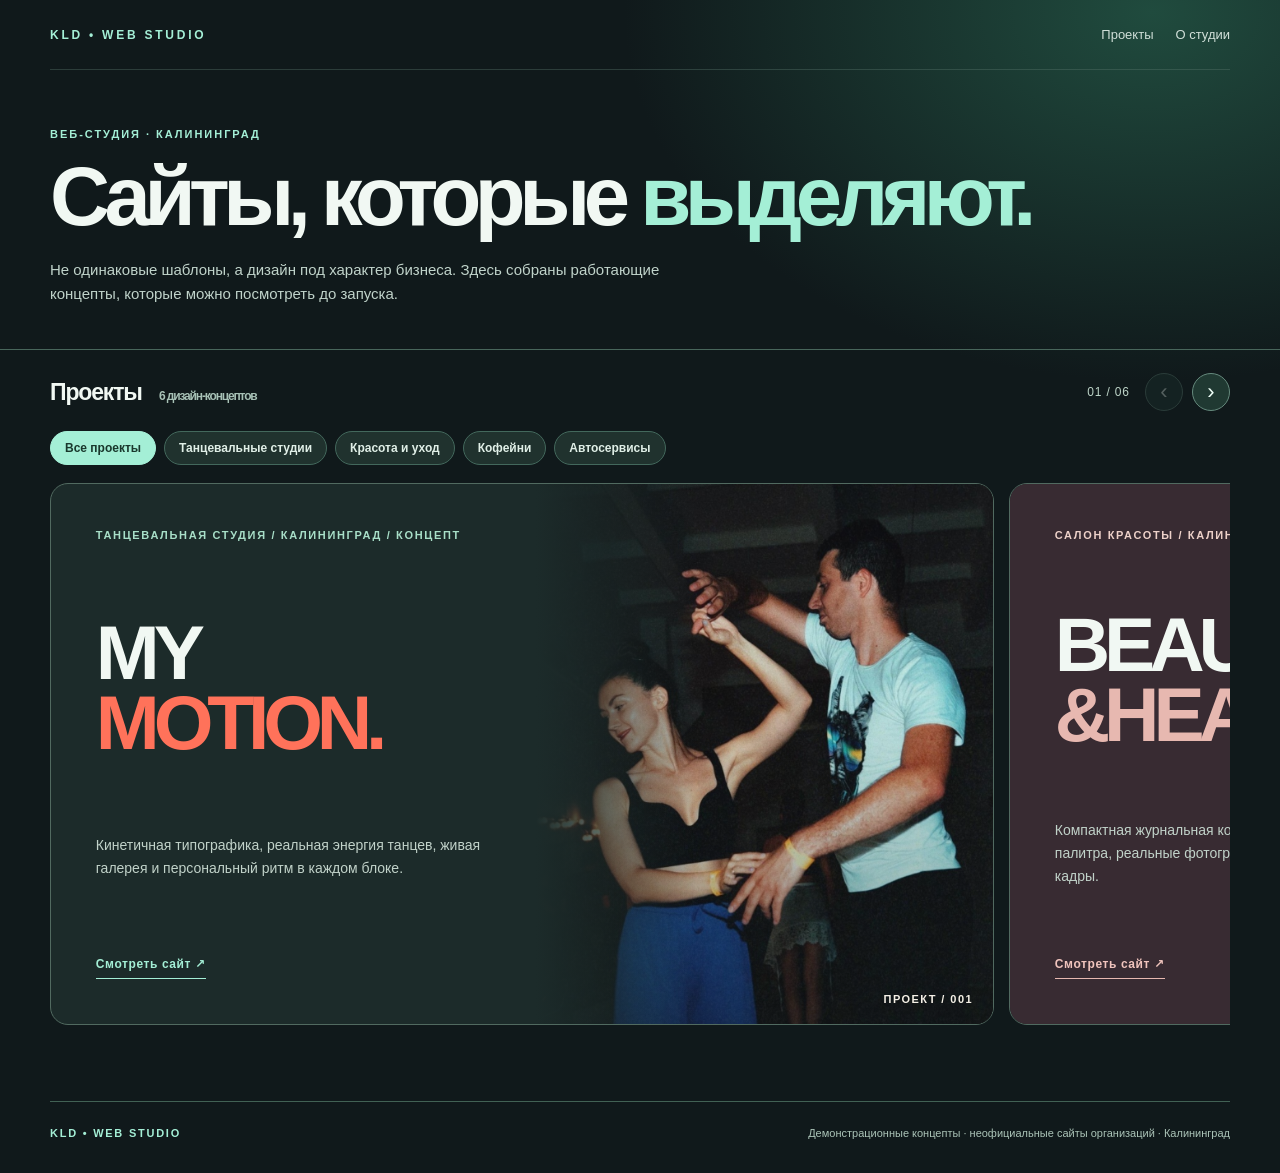
==== index.html @ f80a5304 "Add Beautique as sixth personalized salon design to KLD portfolio" ====
<!doctype html>
<html lang="ru"><head><meta charset="utf-8"><meta name="viewport" content="width=device-width,initial-scale=1"><meta name="robots" content="noindex,nofollow,noarchive"><meta name="theme-color" content="#10191b"><meta name="description" content="KLD Web Studio — индивидуальные дизайн-концепты сайтов для бизнеса Калининграда."><title>KLD Web Studio — портфолио</title>
<style>
:root{color-scheme:dark;--bg:#10191b;--line:#38564f;--mint:#a4efd6;--white:#f1f8f3;--muted:#a8c0b6;font-family:Arial,Helvetica,system-ui,sans-serif}
*{box-sizing:border-box}html{scroll-behavior:smooth}body{margin:0;background:radial-gradient(ellipse 55% 42% at 90% 1%,#204b3e,transparent 75%),var(--bg);color:var(--white);min-width:320px;min-height:100vh}a{color:inherit;text-decoration:none}button{font:inherit;cursor:pointer}a:focus-visible,button:focus-visible{outline:3px solid var(--mint);outline-offset:3px}.wrap{width:min(1180px,calc(100% - 48px));margin-inline:auto}
header{height:70px;display:flex;justify-content:space-between;align-items:center;border-bottom:1px solid #56746a65}.brand{font-size:12px;letter-spacing:.23em;font-weight:900;color:var(--mint)}nav{font-size:13px;display:flex;gap:22px;color:#d0dfd8}nav a:hover{color:var(--mint)}
.hero{padding:58px 0 43px}.eyebrow{font-size:11px;letter-spacing:.18em;text-transform:uppercase;color:var(--mint);font-weight:900}.hero h1{font-size:clamp(3rem,6.5vw,6rem);letter-spacing:-.078em;line-height:1.01;margin:15px 0 19px}.hero h1 em{font-style:normal;color:var(--mint)}.hero p{color:#c0d3ca;max-width:650px;line-height:1.6;margin:0;font-size:15px}
.portfolio{border-top:1px solid #48665b;padding:23px 0 65px}.portfolio-head{display:flex;justify-content:space-between;align-items:center;gap:22px;margin-bottom:20px}.portfolio h2{font-size:23px;letter-spacing:-.05em;margin:0}.meta{display:inline-block;font-size:12px;color:#a7c1b6;margin-left:12px}.controls{display:flex;align-items:center;gap:9px}.counter{font-size:12px;letter-spacing:.07em;color:#bed5c9;min-width:55px;text-align:center}.arrow{height:38px;width:38px;border:1px solid #658a7d;border-radius:50%;background:#203932;color:#effff8;font-size:22px;display:grid;place-items:center}.arrow:disabled{opacity:.3;cursor:default}.arrow:hover:not(:disabled){background:#286247}
.filters{display:flex;gap:8px;overflow-x:auto;margin-bottom:16px;scrollbar-width:none}.filter{background:#20322e;color:#e0efe7;border:1px solid #43685c;border-radius:50px;padding:9px 14px;font-size:12px;white-space:nowrap;font-weight:750}.filter[aria-pressed="true"]{color:#19372c;background:var(--mint);border-color:var(--mint)}
.slider{overflow-x:auto;scroll-snap-type:x mandatory;scrollbar-width:none;padding:2px 0 11px}.slider::-webkit-scrollbar{display:none}.track{display:flex;gap:15px}.project{flex:0 0 80%;scroll-snap-align:start;border:1px solid #516a60;border-radius:18px;overflow:hidden;background:#1c2b2a}.project:only-child{flex-basis:100%}.project.sun .project-copy{background:#29312c;color:#f1f8f3}.project.sun .tag{color:#e9ed64}.project.sun h3{font-family:Arial,Helvetica,system-ui,sans-serif;font-weight:900}.project.sun h3 span{color:#e9ed64}.project.sun p{color:#c1d2c9}.project.sun .view{color:#e9ed64;border-color:#e9ed64}.project.sun .cover::before{background:linear-gradient(90deg,#29312c 0%,transparent 35%),linear-gradient(0deg,#10191955,transparent 60%)}.project.auto .project-copy{background:#202529}.project.auto .tag{color:#ffa08a}.project.auto h3{font-family:Impact,"Arial Narrow",Arial,sans-serif;font-weight:900;letter-spacing:-.045em}.project.auto h3 span{color:#ed6848}.project.auto .view{color:#ff977e;border-color:#ed6848}.project.beauty .project-copy{background:#382b32}.project.beauty .tag{color:#edd1c9}.project.beauty h3{font-family:Arial,Helvetica,system-ui,sans-serif;font-weight:900}.project.beauty h3 span{color:#e7b8b0;font-style:normal}.project.beauty .view{color:#f0c4bd;border-color:#e7b8b0}.project.beauty .cover::before{background:linear-gradient(90deg,#382b32 0%,transparent 35%),linear-gradient(0deg,#10191955,transparent 60%)}.project.mesto .project-copy{background:#272c26;color:#fff9eb}.project.mesto .tag{color:#eec461}.project.mesto h3{font-family:Arial,Helvetica,sans-serif;font-weight:900;letter-spacing:-.095em;white-space:nowrap}.project.mesto h3 span{color:#edbc4b}.project.mesto p{color:#d1d6c9}.project.mesto .view{color:#edbc4b;border-color:#edbc4b}.project.mesto .cover::before{background:linear-gradient(90deg,#272c26 0%,transparent 37%),linear-gradient(0deg,#10191955,transparent 60%)}.project.beautique .project-copy{background:#303538;color:#f4eedc}.project.beautique .tag{color:#ddc77a}.project.beautique h3{font-family:Georgia,"Times New Roman",serif;font-weight:400;letter-spacing:-.065em}.project.beautique h3 .title-fit{font-size:.54em;color:#e9d28e;letter-spacing:-.07em;white-space:nowrap}.project.beautique p{color:#d6d6cd}.project.beautique .view{color:#e4d08b;border-color:#ddc77a}.project.beautique .cover::before{background:linear-gradient(90deg,#303538 0%,transparent 36%),linear-gradient(0deg,#10191955,transparent 60%)}.project[hidden]{display:none}.project a{display:grid;grid-template-columns:1.03fr .97fr;height:540px;min-height:0}.project-copy{display:flex;flex-direction:column;align-items:flex-start;justify-content:space-between;padding:clamp(25px,3.5vw,48px);gap:22px;min-width:0;min-height:0}.project-copy .tag{font-size:11px;letter-spacing:.15em;text-transform:uppercase;color:#a8dfc8;font-weight:900}.project h3{font-size:clamp(3.1rem,6vw,6rem);letter-spacing:-.08em;line-height:.91;margin:0}.project h3 span{color:#ff725a}.project h3 .title-fit{font-size:.55em;letter-spacing:-.065em;white-space:nowrap;display:inline-block}.project p{color:#c1d2c9;line-height:1.65;font-size:14px;max-width:410px;margin:0}.view{font-size:12px;letter-spacing:.05em;font-weight:800;border-bottom:1px solid var(--mint);padding-bottom:7px;color:var(--mint)}.cover{position:relative;min-height:0;height:100%;min-width:0;background:#272523;overflow:hidden}.cover img{height:100%;width:100%;object-fit:cover;object-position:50% 35%;transition:transform .4s}.project:hover .cover img{transform:scale(1.045)}.cover::before{content:"";position:absolute;inset:0;background:linear-gradient(90deg,#1c2b2a 0%,transparent 35%),linear-gradient(0deg,#10191955,transparent 60%);z-index:1}.cover .number{position:absolute;right:20px;bottom:19px;font-weight:900;letter-spacing:.13em;font-size:11px;z-index:2;color:#f5f0e6}
footer{border-top:1px solid #416154;color:#abc4b8;font-size:11px;line-height:1.6;display:flex;justify-content:space-between;gap:15px;padding:23px 0 30px}footer b{color:var(--mint);letter-spacing:.16em;font-weight:900}
@media(max-width:760px){.hero{padding:46px 0 33px}.project a{grid-template-columns:1fr;grid-template-rows:300px minmax(0,1fr);height:710px}.project-copy{min-height:0}.cover{min-height:0;height:100%;grid-row:1}.cover::before{background:linear-gradient(0deg,#1c2b2a44,transparent 50%)}.project{flex-basis:90%}.project:only-child{flex-basis:100%}}
@media(max-width:470px){.wrap{width:calc(100% - 34px)}header{height:61px}.brand{font-size:10px;letter-spacing:.15em}.hero h1{font-size:clamp(2.9rem,12.8vw,4rem)}.hero p{font-size:13px}.portfolio-head h2{font-size:20px}.meta{display:block;margin:4px 0 0}.controls{gap:5px}.arrow{height:34px;width:34px}.counter{min-width:42px}.project a{grid-template-rows:250px minmax(0,1fr);height:670px}.cover{height:100%;min-height:0}.project-copy{padding:25px;min-height:0}.project h3{font-size:clamp(2.45rem,10vw,3.5rem)}.project h3 .title-fit{font-size:.42em}footer{flex-direction:column}}
@media(prefers-reduced-motion:reduce){html{scroll-behavior:auto}.cover img{transition:none}}
</style></head>
<body><header class="wrap"><a class="brand" href="./">KLD • WEB STUDIO</a><nav><a href="#projects">Проекты</a><a href="#contact">О студии</a></nav></header>
<main><section class="hero wrap"><div class="eyebrow">Веб-студия · Калининград</div><h1>Сайты, которые <em>выделяют.</em></h1><p>Не одинаковые шаблоны, а дизайн под характер бизнеса. Здесь собраны работающие концепты, которые можно посмотреть до запуска.</p></section>
<section class="portfolio" id="projects"><div class="wrap"><div class="portfolio-head"><div><h2>Проекты <span class="meta" id="projectTotal">6 дизайн-концептов</span></h2></div><div class="controls"><span class="counter" id="counter" aria-live="polite">01 / 06</span><button class="arrow" id="prev" type="button" aria-label="Предыдущий проект" disabled>‹</button><button class="arrow" id="next" type="button" aria-label="Следующий проект" disabled>›</button></div></div>
<div class="filters" role="group" aria-label="Категории"><button class="filter" data-filter="all" type="button" aria-pressed="true">Все проекты</button><button class="filter" data-filter="dance" type="button" aria-pressed="false">Танцевальные студии</button><button class="filter" data-filter="beauty" type="button" aria-pressed="false">Красота и уход</button><button class="filter" data-filter="coffee" type="button" aria-pressed="false">Кофейни</button><button class="filter" data-filter="auto" type="button" aria-pressed="false">Автосервисы</button></div>
<div class="slider" id="slider" role="region" aria-roledescription="карусель" aria-label="Сайты-проекты" tabindex="0"><div class="track">
<article class="project" data-category="dance"><a href="demos/my-motion-4b61e8/?v=20260922-natural-copy" aria-label="Открыть концепт сайта MY MOTION"><div class="project-copy"><div class="tag">Танцевальная студия / Калининград / Концепт</div><div><h3>MY<br><span>MOTION.</span></h3></div><p>Кинетичная типографика, реальная энергия танцев, живая галерея и персональный ритм в каждом блоке.</p><div class="view">Смотреть сайт ↗</div></div><div class="cover"><img src="demos/my-motion-4b61e8/assets/dance-223817.png" alt="Танцевальная пара на сцене — My Motion" loading="eager"><span class="number">ПРОЕКТ / 001</span></div></a></article>
<article class="project beauty" data-category="beauty"><a href="demos/beauty-health-6c2e91/?v=20260923-editorial-redesign" aria-label="Открыть дизайн-концепт Beauty&Health"><div class="project-copy"><div class="tag">Салон красоты / Калининград / Концепт</div><div><h3>BEAUTY<br><span>&HEALTH.</span></h3></div><p>Компактная журнальная композиция, спокойная beauty-палитра, реальные фотографии и атмосферные рекламные кадры.</p><div class="view">Смотреть сайт ↗</div></div><div class="cover"><img src="demos/beauty-health-6c2e91/assets/bh-233504.png" alt="Мастер Beauty&Health в светлом кабинете" loading="lazy"><span class="number">ПРОЕКТ / 002</span></div></a></article>
<article class="project auto" data-category="auto"><a href="demos/kuzov-kaliningrad-78721853/?v=20260922-first-concept" aria-label="Открыть дизайн-концепт Кузов Калининград"><div class="project-copy"><div class="tag">Кузовной автосервис / Калининград / Концепт</div><div><h3>КУЗОВ<br><span class="title-fit">КАЛИНИНГРАД.</span></h3></div><p>Графитовая индустриальная эстетика, кузовные детали крупным планом, фотогалерея и быстрый звонок в сервис.</p><div class="view">Смотреть сайт ↗</div></div><div class="cover"><img src="demos/kuzov-kaliningrad-78721853/assets/work-01.png" alt="Фото кузовных работ, Кузов Калининград" loading="lazy"><span class="number">ПРОЕКТ / 003</span></div></a></article>
<article class="project sun" data-category="auto"><a href="demos/sun-service-24576109/?v=20260923-compact" aria-label="Открыть сайт Sun Service"><div class="project-copy"><div class="tag">Автосервис / Калининград / Концепт</div><div><h3>SUN<br><span>SERVICE.</span></h3></div><p>Жёлтая айдентика по вывеске, шесть направлений с реальными и рекламными кадрами, мастерская и быстрый звонок.</p><div class="view">Смотреть сайт ↗</div></div><div class="cover"><img src="demos/sun-service-24576109/assets/photo-01.png" alt="Sun Service — фотография автосервиса" loading="lazy"><span class="number">ПРОЕКТ / 004</span></div></a></article>
<article class="project mesto" data-category="coffee"><a href="demos/mesto-66949634/?v=20260923-first" aria-label="Открыть дизайн-концепт кофейни Место"><div class="project-copy"><div class="tag">Кофейня / Калининград / Концепт</div><div><h3>МЕСТО<span>.</span></h3></div><p>Городской ритм, жёлтые акценты, реальные фото кофейни и выразительные кофейные кадры.</p><div class="view">Смотреть сайт ↗</div></div><div class="cover"><img src="demos/mesto-66949634/assets/%D0%A1%D0%BD%D0%B8%D0%BC%D0%BE%D0%BA%20%D1%8D%D0%BA%D1%80%D0%B0%D0%BD%D0%B0%202026-09-23%20130933.png" alt="Реальные столики в кофейне Место" loading="lazy"><span class="number">ПРОЕКТ / 005</span></div></a></article>
<article class="project beautique" data-category="beauty"><a href="demos/salon-leonova-31447797/?v=20260923-first" aria-label="Открыть дизайн-концепт салона Beautique"><div class="project-copy"><div class="tag">Салон красоты / Калининград / Концепт</div><div><h3><span class="title-fit">BEAUTIQUE.</span></h3></div><p>Графит и золото фирменного логотипа, живые окрашивания и выразительная галерея оттенков.</p><div class="view">Смотреть сайт ↗</div></div><div class="cover"><img src="demos/salon-leonova-31447797/assets/hair-15-dark-precise-bob.png" alt="Тёмный боб — образ из фотогалереи Beautique" loading="lazy"><span class="number">ПРОЕКТ / 006</span></div></a></article>
</div></div></div></section></main>
<footer class="wrap" id="contact"><b>KLD • WEB STUDIO</b><span>Демонстрационные концепты · неофициальные сайты организаций · Калининград</span></footer>
<script>
(()=>{const root=document.getElementById("slider"),buttons=[...document.querySelectorAll("[data-filter]")],cards=[...document.querySelectorAll(".project")],prev=document.getElementById("prev"),next=document.getElementById("next"),counter=document.getElementById("counter"),total=document.getElementById("projectTotal");const visible=()=>cards.filter(x=>!x.hidden);function refresh(){const a=visible(),max=Math.max(0,root.scrollWidth-root.clientWidth),left=root.scrollLeft;const at=a.length?a.reduce((best,x,i)=>Math.abs(x.offsetLeft-a[0].offsetLeft-left)<Math.abs(a[best].offsetLeft-a[0].offsetLeft-left)?i:best,0):0;counter.textContent=String(at+1).padStart(2,"0")+" / "+String(a.length).padStart(2,"0");total.textContent=a.length+" "+(a.length%10===1&&a.length%100!==11?"дизайн-концепт":a.length%10>=2&&a.length%10<=4&&(a.length%100<12||a.length%100>14)?"дизайн-концепта":"дизайн-концептов");prev.disabled=max<2||left<2;next.disabled=max<2||left>=max-2;}function step(dir){const a=visible();if(!a.length)return;const max=Math.max(0,root.scrollWidth-root.clientWidth),positions=a.map(x=>x.offsetLeft-a[0].offsetLeft),cur=root.scrollLeft;let x=dir>0?positions.find(p=>p>cur+3):[...positions].reverse().find(p=>p<cur-3);root.scrollTo({left:Math.max(0,Math.min(max,x===undefined?(dir>0?max:0):x)),behavior:window.matchMedia("(prefers-reduced-motion: reduce)").matches?"instant":"smooth"});}prev.onclick=()=>step(-1);next.onclick=()=>step(1);buttons.forEach(b=>b.onclick=()=>{buttons.forEach(x=>x.setAttribute("aria-pressed",String(x===b)));cards.forEach(x=>x.hidden=b.dataset.filter!=="all"&&x.dataset.category!==b.dataset.filter);root.scrollTo({left:0,behavior:"instant"});requestAnimationFrame(refresh);});root.addEventListener("scroll",()=>requestAnimationFrame(refresh),{passive:true});window.addEventListener("resize",refresh);refresh();})();
</script></body></html>
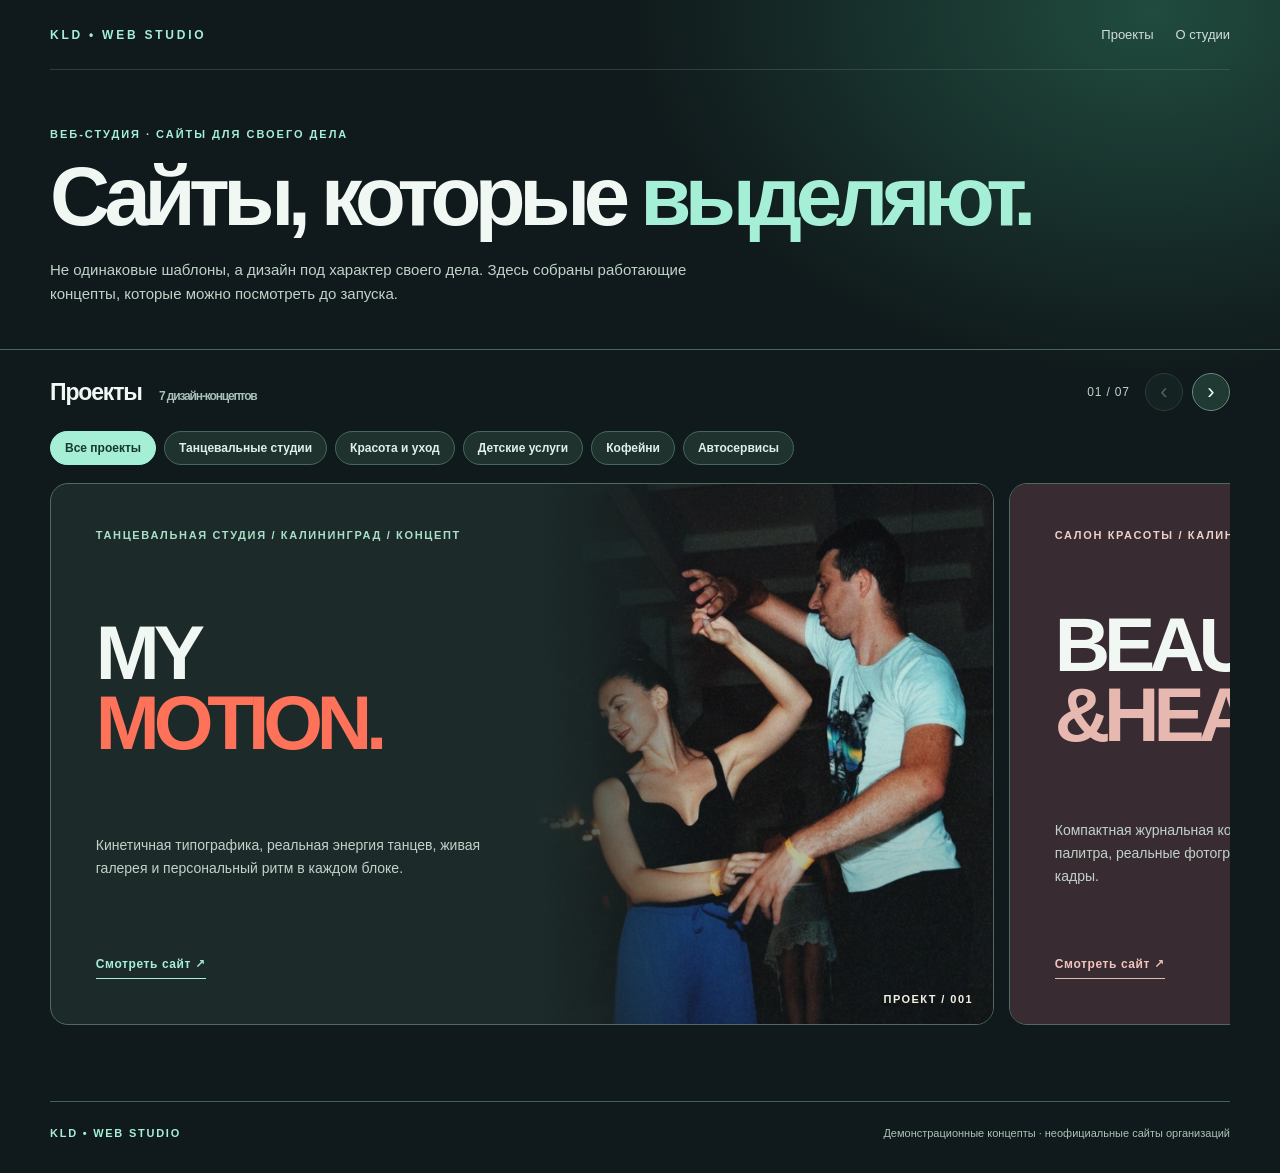
==== commit 48bdeaf9: "Add Umka children's salon concept to portfolio" ====
--- a/index.html
+++ b/index.html
@@ -1,5 +1,5 @@
 <!doctype html>
-<html lang="ru"><head><meta charset="utf-8"><meta name="viewport" content="width=device-width,initial-scale=1"><meta name="robots" content="noindex,nofollow,noarchive"><meta name="theme-color" content="#10191b"><meta name="description" content="KLD Web Studio — индивидуальные дизайн-концепты сайтов для бизнеса Калининграда."><title>KLD Web Studio — портфолио</title>
+<html lang="ru"><head><meta charset="utf-8"><meta name="viewport" content="width=device-width,initial-scale=1"><meta name="robots" content="noindex,nofollow,noarchive"><meta name="theme-color" content="#10191b"><meta name="description" content="KLD Web Studio — индивидуальные дизайн-концепты сайтов для своего дела."><title>KLD Web Studio — портфолио</title>
 <style>
 :root{color-scheme:dark;--bg:#10191b;--line:#38564f;--mint:#a4efd6;--white:#f1f8f3;--muted:#a8c0b6;font-family:Arial,Helvetica,system-ui,sans-serif}
 *{box-sizing:border-box}html{scroll-behavior:smooth}body{margin:0;background:radial-gradient(ellipse 55% 42% at 90% 1%,#204b3e,transparent 75%),var(--bg);color:var(--white);min-width:320px;min-height:100vh}a{color:inherit;text-decoration:none}button{font:inherit;cursor:pointer}a:focus-visible,button:focus-visible{outline:3px solid var(--mint);outline-offset:3px}.wrap{width:min(1180px,calc(100% - 48px));margin-inline:auto}
@@ -7,25 +7,25 @@
 .hero{padding:58px 0 43px}.eyebrow{font-size:11px;letter-spacing:.18em;text-transform:uppercase;color:var(--mint);font-weight:900}.hero h1{font-size:clamp(3rem,6.5vw,6rem);letter-spacing:-.078em;line-height:1.01;margin:15px 0 19px}.hero h1 em{font-style:normal;color:var(--mint)}.hero p{color:#c0d3ca;max-width:650px;line-height:1.6;margin:0;font-size:15px}
 .portfolio{border-top:1px solid #48665b;padding:23px 0 65px}.portfolio-head{display:flex;justify-content:space-between;align-items:center;gap:22px;margin-bottom:20px}.portfolio h2{font-size:23px;letter-spacing:-.05em;margin:0}.meta{display:inline-block;font-size:12px;color:#a7c1b6;margin-left:12px}.controls{display:flex;align-items:center;gap:9px}.counter{font-size:12px;letter-spacing:.07em;color:#bed5c9;min-width:55px;text-align:center}.arrow{height:38px;width:38px;border:1px solid #658a7d;border-radius:50%;background:#203932;color:#effff8;font-size:22px;display:grid;place-items:center}.arrow:disabled{opacity:.3;cursor:default}.arrow:hover:not(:disabled){background:#286247}
 .filters{display:flex;gap:8px;overflow-x:auto;margin-bottom:16px;scrollbar-width:none}.filter{background:#20322e;color:#e0efe7;border:1px solid #43685c;border-radius:50px;padding:9px 14px;font-size:12px;white-space:nowrap;font-weight:750}.filter[aria-pressed="true"]{color:#19372c;background:var(--mint);border-color:var(--mint)}
-.slider{overflow-x:auto;scroll-snap-type:x mandatory;scrollbar-width:none;padding:2px 0 11px}.slider::-webkit-scrollbar{display:none}.track{display:flex;gap:15px}.project{flex:0 0 80%;scroll-snap-align:start;border:1px solid #516a60;border-radius:18px;overflow:hidden;background:#1c2b2a}.project:only-child{flex-basis:100%}.project.sun .project-copy{background:#29312c;color:#f1f8f3}.project.sun .tag{color:#e9ed64}.project.sun h3{font-family:Arial,Helvetica,system-ui,sans-serif;font-weight:900}.project.sun h3 span{color:#e9ed64}.project.sun p{color:#c1d2c9}.project.sun .view{color:#e9ed64;border-color:#e9ed64}.project.sun .cover::before{background:linear-gradient(90deg,#29312c 0%,transparent 35%),linear-gradient(0deg,#10191955,transparent 60%)}.project.auto .project-copy{background:#202529}.project.auto .tag{color:#ffa08a}.project.auto h3{font-family:Impact,"Arial Narrow",Arial,sans-serif;font-weight:900;letter-spacing:-.045em}.project.auto h3 span{color:#ed6848}.project.auto .view{color:#ff977e;border-color:#ed6848}.project.beauty .project-copy{background:#382b32}.project.beauty .tag{color:#edd1c9}.project.beauty h3{font-family:Arial,Helvetica,system-ui,sans-serif;font-weight:900}.project.beauty h3 span{color:#e7b8b0;font-style:normal}.project.beauty .view{color:#f0c4bd;border-color:#e7b8b0}.project.beauty .cover::before{background:linear-gradient(90deg,#382b32 0%,transparent 35%),linear-gradient(0deg,#10191955,transparent 60%)}.project.mesto .project-copy{background:#272c26;color:#fff9eb}.project.mesto .tag{color:#eec461}.project.mesto h3{font-family:Arial,Helvetica,sans-serif;font-weight:900;letter-spacing:-.095em;white-space:nowrap}.project.mesto h3 span{color:#edbc4b}.project.mesto p{color:#d1d6c9}.project.mesto .view{color:#edbc4b;border-color:#edbc4b}.project.mesto .cover::before{background:linear-gradient(90deg,#272c26 0%,transparent 37%),linear-gradient(0deg,#10191955,transparent 60%)}.project.beautique .project-copy{background:#303538;color:#f4eedc}.project.beautique .tag{color:#ddc77a}.project.beautique h3{font-family:Georgia,"Times New Roman",serif;font-weight:400;letter-spacing:-.065em}.project.beautique h3 .title-fit{font-size:.54em;color:#e9d28e;letter-spacing:-.07em;white-space:nowrap}.project.beautique p{color:#d6d6cd}.project.beautique .view{color:#e4d08b;border-color:#ddc77a}.project.beautique .cover::before{background:linear-gradient(90deg,#303538 0%,transparent 36%),linear-gradient(0deg,#10191955,transparent 60%)}.project[hidden]{display:none}.project a{display:grid;grid-template-columns:1.03fr .97fr;height:540px;min-height:0}.project-copy{display:flex;flex-direction:column;align-items:flex-start;justify-content:space-between;padding:clamp(25px,3.5vw,48px);gap:22px;min-width:0;min-height:0}.project-copy .tag{font-size:11px;letter-spacing:.15em;text-transform:uppercase;color:#a8dfc8;font-weight:900}.project h3{font-size:clamp(3.1rem,6vw,6rem);letter-spacing:-.08em;line-height:.91;margin:0}.project h3 span{color:#ff725a}.project h3 .title-fit{font-size:.55em;letter-spacing:-.065em;white-space:nowrap;display:inline-block}.project p{color:#c1d2c9;line-height:1.65;font-size:14px;max-width:410px;margin:0}.view{font-size:12px;letter-spacing:.05em;font-weight:800;border-bottom:1px solid var(--mint);padding-bottom:7px;color:var(--mint)}.cover{position:relative;min-height:0;height:100%;min-width:0;background:#272523;overflow:hidden}.cover img{height:100%;width:100%;object-fit:cover;object-position:50% 35%;transition:transform .4s}.project:hover .cover img{transform:scale(1.045)}.cover::before{content:"";position:absolute;inset:0;background:linear-gradient(90deg,#1c2b2a 0%,transparent 35%),linear-gradient(0deg,#10191955,transparent 60%);z-index:1}.cover .number{position:absolute;right:20px;bottom:19px;font-weight:900;letter-spacing:.13em;font-size:11px;z-index:2;color:#f5f0e6}
+.slider{overflow-x:auto;scroll-snap-type:x mandatory;scrollbar-width:none;padding:2px 0 11px}.slider::-webkit-scrollbar{display:none}.track{display:flex;gap:15px}.project{flex:0 0 80%;scroll-snap-align:start;border:1px solid #516a60;border-radius:18px;overflow:hidden;background:#1c2b2a}.project:only-child{flex-basis:100%}.project.sun .project-copy{background:#29312c;color:#f1f8f3}.project.sun .tag{color:#e9ed64}.project.sun h3{font-family:Arial,Helvetica,system-ui,sans-serif;font-weight:900}.project.sun h3 span{color:#e9ed64}.project.sun p{color:#c1d2c9}.project.sun .view{color:#e9ed64;border-color:#e9ed64}.project.sun .cover::before{background:linear-gradient(90deg,#29312c 0%,transparent 35%),linear-gradient(0deg,#10191955,transparent 60%)}.project.auto .project-copy{background:#202529}.project.auto .tag{color:#ffa08a}.project.auto h3{font-family:Impact,"Arial Narrow",Arial,sans-serif;font-weight:900;letter-spacing:-.045em}.project.auto h3 span{color:#ed6848}.project.auto .view{color:#ff977e;border-color:#ed6848}.project.beauty .project-copy{background:#382b32}.project.beauty .tag{color:#edd1c9}.project.beauty h3{font-family:Arial,Helvetica,system-ui,sans-serif;font-weight:900}.project.beauty h3 span{color:#e7b8b0;font-style:normal}.project.beauty .view{color:#f0c4bd;border-color:#e7b8b0}.project.beauty .cover::before{background:linear-gradient(90deg,#382b32 0%,transparent 35%),linear-gradient(0deg,#10191955,transparent 60%)}.project.mesto .project-copy{background:#272c26;color:#fff9eb}.project.mesto .tag{color:#eec461}.project.mesto h3{font-family:Arial,Helvetica,sans-serif;font-weight:900;letter-spacing:-.095em;white-space:nowrap}.project.mesto h3 span{color:#edbc4b}.project.mesto p{color:#d1d6c9}.project.mesto .view{color:#edbc4b;border-color:#edbc4b}.project.mesto .cover::before{background:linear-gradient(90deg,#272c26 0%,transparent 37%),linear-gradient(0deg,#10191955,transparent 60%)}.project.beautique .project-copy{background:#303538;color:#f4eedc}.project.beautique .tag{color:#ddc77a}.project.beautique h3{font-family:Georgia,"Times New Roman",serif;font-weight:400;letter-spacing:-.065em}.project.beautique h3 .title-fit{font-size:.54em;color:#e9d28e;letter-spacing:-.07em;white-space:nowrap}.project.beautique p{color:#d6d6cd}.project.beautique .view{color:#e4d08b;border-color:#ddc77a}.project.beautique .cover::before{background:linear-gradient(90deg,#303538 0%,transparent 36%),linear-gradient(0deg,#10191955,transparent 60%)}.project.umka .project-copy{background:#f7bd26;color:#173548}.project.umka .tag{color:#173548}.project.umka h3{font-family:Arial,Helvetica,system-ui,sans-serif;font-weight:900;letter-spacing:-.075em}.project.umka h3 span{color:#245bb4}.project.umka p{color:#294958}.project.umka .view{color:#173548;border-color:#245bb4}.project.umka .cover{background:#f7bd26}.project.umka .cover::before{background:linear-gradient(90deg,#f7bd2670 0%,transparent 34%),linear-gradient(0deg,#17354855,transparent 60%)}.project[hidden]{display:none}.project a{display:grid;grid-template-columns:1.03fr .97fr;height:540px;min-height:0}.project-copy{display:flex;flex-direction:column;align-items:flex-start;justify-content:space-between;padding:clamp(25px,3.5vw,48px);gap:22px;min-width:0;min-height:0}.project-copy .tag{font-size:11px;letter-spacing:.15em;text-transform:uppercase;color:#a8dfc8;font-weight:900}.project h3{font-size:clamp(3.1rem,6vw,6rem);letter-spacing:-.08em;line-height:.91;margin:0}.project h3 span{color:#ff725a}.project h3 .title-fit{font-size:.55em;letter-spacing:-.065em;white-space:nowrap;display:inline-block}.project p{color:#c1d2c9;line-height:1.65;font-size:14px;max-width:410px;margin:0}.view{font-size:12px;letter-spacing:.05em;font-weight:800;border-bottom:1px solid var(--mint);padding-bottom:7px;color:var(--mint)}.cover{position:relative;min-height:0;height:100%;min-width:0;background:#272523;overflow:hidden}.cover img{height:100%;width:100%;object-fit:cover;object-position:50% 35%;transition:transform .4s}.project:hover .cover img{transform:scale(1.045)}.cover::before{content:"";position:absolute;inset:0;background:linear-gradient(90deg,#1c2b2a 0%,transparent 35%),linear-gradient(0deg,#10191955,transparent 60%);z-index:1}.cover .number{position:absolute;right:20px;bottom:19px;font-weight:900;letter-spacing:.13em;font-size:11px;z-index:2;color:#f5f0e6}
 footer{border-top:1px solid #416154;color:#abc4b8;font-size:11px;line-height:1.6;display:flex;justify-content:space-between;gap:15px;padding:23px 0 30px}footer b{color:var(--mint);letter-spacing:.16em;font-weight:900}
 @media(max-width:760px){.hero{padding:46px 0 33px}.project a{grid-template-columns:1fr;grid-template-rows:300px minmax(0,1fr);height:710px}.project-copy{min-height:0}.cover{min-height:0;height:100%;grid-row:1}.cover::before{background:linear-gradient(0deg,#1c2b2a44,transparent 50%)}.project{flex-basis:90%}.project:only-child{flex-basis:100%}}
 @media(max-width:470px){.wrap{width:calc(100% - 34px)}header{height:61px}.brand{font-size:10px;letter-spacing:.15em}.hero h1{font-size:clamp(2.9rem,12.8vw,4rem)}.hero p{font-size:13px}.portfolio-head h2{font-size:20px}.meta{display:block;margin:4px 0 0}.controls{gap:5px}.arrow{height:34px;width:34px}.counter{min-width:42px}.project a{grid-template-rows:250px minmax(0,1fr);height:670px}.cover{height:100%;min-height:0}.project-copy{padding:25px;min-height:0}.project h3{font-size:clamp(2.45rem,10vw,3.5rem)}.project h3 .title-fit{font-size:.42em}footer{flex-direction:column}}
 @media(prefers-reduced-motion:reduce){html{scroll-behavior:auto}.cover img{transition:none}}
 </style></head>
 <body><header class="wrap"><a class="brand" href="./">KLD • WEB STUDIO</a><nav><a href="#projects">Проекты</a><a href="#contact">О студии</a></nav></header>
-<main><section class="hero wrap"><div class="eyebrow">Веб-студия · Калининград</div><h1>Сайты, которые <em>выделяют.</em></h1><p>Не одинаковые шаблоны, а дизайн под характер бизнеса. Здесь собраны работающие концепты, которые можно посмотреть до запуска.</p></section>
-<section class="portfolio" id="projects"><div class="wrap"><div class="portfolio-head"><div><h2>Проекты <span class="meta" id="projectTotal">6 дизайн-концептов</span></h2></div><div class="controls"><span class="counter" id="counter" aria-live="polite">01 / 06</span><button class="arrow" id="prev" type="button" aria-label="Предыдущий проект" disabled>‹</button><button class="arrow" id="next" type="button" aria-label="Следующий проект" disabled>›</button></div></div>
-<div class="filters" role="group" aria-label="Категории"><button class="filter" data-filter="all" type="button" aria-pressed="true">Все проекты</button><button class="filter" data-filter="dance" type="button" aria-pressed="false">Танцевальные студии</button><button class="filter" data-filter="beauty" type="button" aria-pressed="false">Красота и уход</button><button class="filter" data-filter="coffee" type="button" aria-pressed="false">Кофейни</button><button class="filter" data-filter="auto" type="button" aria-pressed="false">Автосервисы</button></div>
+<main><section class="hero wrap"><div class="eyebrow">Веб-студия · сайты для своего дела</div><h1>Сайты, которые <em>выделяют.</em></h1><p>Не одинаковые шаблоны, а дизайн под характер своего дела. Здесь собраны работающие концепты, которые можно посмотреть до запуска.</p></section>
+<section class="portfolio" id="projects"><div class="wrap"><div class="portfolio-head"><div><h2>Проекты <span class="meta" id="projectTotal">7 дизайн-концептов</span></h2></div><div class="controls"><span class="counter" id="counter" aria-live="polite">01 / 07</span><button class="arrow" id="prev" type="button" aria-label="Предыдущий проект" disabled>‹</button><button class="arrow" id="next" type="button" aria-label="Следующий проект" disabled>›</button></div></div>
+<div class="filters" role="group" aria-label="Категории"><button class="filter" data-filter="all" type="button" aria-pressed="true">Все проекты</button><button class="filter" data-filter="dance" type="button" aria-pressed="false">Танцевальные студии</button><button class="filter" data-filter="beauty" type="button" aria-pressed="false">Красота и уход</button><button class="filter" data-filter="kids" type="button" aria-pressed="false">Детские услуги</button><button class="filter" data-filter="coffee" type="button" aria-pressed="false">Кофейни</button><button class="filter" data-filter="auto" type="button" aria-pressed="false">Автосервисы</button></div>
 <div class="slider" id="slider" role="region" aria-roledescription="карусель" aria-label="Сайты-проекты" tabindex="0"><div class="track">
 <article class="project" data-category="dance"><a href="demos/my-motion-4b61e8/?v=20260922-natural-copy" aria-label="Открыть концепт сайта MY MOTION"><div class="project-copy"><div class="tag">Танцевальная студия / Калининград / Концепт</div><div><h3>MY<br><span>MOTION.</span></h3></div><p>Кинетичная типографика, реальная энергия танцев, живая галерея и персональный ритм в каждом блоке.</p><div class="view">Смотреть сайт ↗</div></div><div class="cover"><img src="demos/my-motion-4b61e8/assets/dance-223817.png" alt="Танцевальная пара на сцене — My Motion" loading="eager"><span class="number">ПРОЕКТ / 001</span></div></a></article>
 <article class="project beauty" data-category="beauty"><a href="demos/beauty-health-6c2e91/?v=20260923-editorial-redesign" aria-label="Открыть дизайн-концепт Beauty&Health"><div class="project-copy"><div class="tag">Салон красоты / Калининград / Концепт</div><div><h3>BEAUTY<br><span>&HEALTH.</span></h3></div><p>Компактная журнальная композиция, спокойная beauty-палитра, реальные фотографии и атмосферные рекламные кадры.</p><div class="view">Смотреть сайт ↗</div></div><div class="cover"><img src="demos/beauty-health-6c2e91/assets/bh-233504.png" alt="Мастер Beauty&Health в светлом кабинете" loading="lazy"><span class="number">ПРОЕКТ / 002</span></div></a></article>
 <article class="project auto" data-category="auto"><a href="demos/kuzov-kaliningrad-78721853/?v=20260922-first-concept" aria-label="Открыть дизайн-концепт Кузов Калининград"><div class="project-copy"><div class="tag">Кузовной автосервис / Калининград / Концепт</div><div><h3>КУЗОВ<br><span class="title-fit">КАЛИНИНГРАД.</span></h3></div><p>Графитовая индустриальная эстетика, кузовные детали крупным планом, фотогалерея и быстрый звонок в сервис.</p><div class="view">Смотреть сайт ↗</div></div><div class="cover"><img src="demos/kuzov-kaliningrad-78721853/assets/work-01.png" alt="Фото кузовных работ, Кузов Калининград" loading="lazy"><span class="number">ПРОЕКТ / 003</span></div></a></article>
 <article class="project sun" data-category="auto"><a href="demos/sun-service-24576109/?v=20260923-compact" aria-label="Открыть сайт Sun Service"><div class="project-copy"><div class="tag">Автосервис / Калининград / Концепт</div><div><h3>SUN<br><span>SERVICE.</span></h3></div><p>Жёлтая айдентика по вывеске, шесть направлений с реальными и рекламными кадрами, мастерская и быстрый звонок.</p><div class="view">Смотреть сайт ↗</div></div><div class="cover"><img src="demos/sun-service-24576109/assets/photo-01.png" alt="Sun Service — фотография автосервиса" loading="lazy"><span class="number">ПРОЕКТ / 004</span></div></a></article>
 <article class="project mesto" data-category="coffee"><a href="demos/mesto-66949634/?v=20260923-first" aria-label="Открыть дизайн-концепт кофейни Место"><div class="project-copy"><div class="tag">Кофейня / Калининград / Концепт</div><div><h3>МЕСТО<span>.</span></h3></div><p>Городской ритм, жёлтые акценты, реальные фото кофейни и выразительные кофейные кадры.</p><div class="view">Смотреть сайт ↗</div></div><div class="cover"><img src="demos/mesto-66949634/assets/%D0%A1%D0%BD%D0%B8%D0%BC%D0%BE%D0%BA%20%D1%8D%D0%BA%D1%80%D0%B0%D0%BD%D0%B0%202026-09-23%20130933.png" alt="Реальные столики в кофейне Место" loading="lazy"><span class="number">ПРОЕКТ / 005</span></div></a></article>
-<article class="project beautique" data-category="beauty"><a href="demos/salon-leonova-31447797/?v=20260923-first" aria-label="Открыть дизайн-концепт салона Beautique"><div class="project-copy"><div class="tag">Салон красоты / Калининград / Концепт</div><div><h3><span class="title-fit">BEAUTIQUE.</span></h3></div><p>Графит и золото фирменного логотипа, живые окрашивания и выразительная галерея оттенков.</p><div class="view">Смотреть сайт ↗</div></div><div class="cover"><img src="demos/salon-leonova-31447797/assets/hair-15-dark-precise-bob.png" alt="Тёмный боб — образ из фотогалереи Beautique" loading="lazy"><span class="number">ПРОЕКТ / 006</span></div></a></article>
-</div></div></div></section></main>
-<footer class="wrap" id="contact"><b>KLD • WEB STUDIO</b><span>Демонстрационные концепты · неофициальные сайты организаций · Калининград</span></footer>
+<article class="project beautique" data-category="beauty"><a href="demos/salon-leonova-31447797/?v=20260923-full-photos" aria-label="Открыть дизайн-концепт салона Beautique"><div class="project-copy"><div class="tag">Салон красоты / Калининград / Концепт</div><div><h3><span class="title-fit">BEAUTIQUE.</span></h3></div><p>Графит и золото фирменного логотипа, живые окрашивания и выразительная галерея оттенков.</p><div class="view">Смотреть сайт ↗</div></div><div class="cover"><img src="demos/salon-leonova-31447797/assets/hair-15-dark-precise-bob.png" alt="Тёмный боб — образ из фотогалереи Beautique" loading="lazy"><span class="number">ПРОЕКТ / 006</span></div></a></article>
+<article class="project umka" data-category="kids"><a href="demos/umka-65260176/?v=20260930-portfolio" aria-label="Открыть дизайн-концепт детской парикмахерской Умка"><div class="project-copy"><div class="tag">Детская парикмахерская / Альметьевск / Концепт</div><div><h3>УМКА<span>.</span></h3></div><p>Стрижка как маленькое приключение: кресло-машинка, яркое пространство и большая галерея настоящих детских образов.</p><div class="view">Смотреть сайт ↗</div></div><div class="cover"><img src="demos/umka-65260176/assets/child-smiling-with-balloons.png" alt="Ребёнок с воздушными шарами в кресле-машинке парикмахерской Умка" loading="lazy"><span class="number">ПРОЕКТ / 007</span></div></a></article></div></div></div></section></main>
+<footer class="wrap" id="contact"><b>KLD • WEB STUDIO</b><span>Демонстрационные концепты · неофициальные сайты организаций</span></footer>
 <script>
 (()=>{const root=document.getElementById("slider"),buttons=[...document.querySelectorAll("[data-filter]")],cards=[...document.querySelectorAll(".project")],prev=document.getElementById("prev"),next=document.getElementById("next"),counter=document.getElementById("counter"),total=document.getElementById("projectTotal");const visible=()=>cards.filter(x=>!x.hidden);function refresh(){const a=visible(),max=Math.max(0,root.scrollWidth-root.clientWidth),left=root.scrollLeft;const at=a.length?a.reduce((best,x,i)=>Math.abs(x.offsetLeft-a[0].offsetLeft-left)<Math.abs(a[best].offsetLeft-a[0].offsetLeft-left)?i:best,0):0;counter.textContent=String(at+1).padStart(2,"0")+" / "+String(a.length).padStart(2,"0");total.textContent=a.length+" "+(a.length%10===1&&a.length%100!==11?"дизайн-концепт":a.length%10>=2&&a.length%10<=4&&(a.length%100<12||a.length%100>14)?"дизайн-концепта":"дизайн-концептов");prev.disabled=max<2||left<2;next.disabled=max<2||left>=max-2;}function step(dir){const a=visible();if(!a.length)return;const max=Math.max(0,root.scrollWidth-root.clientWidth),positions=a.map(x=>x.offsetLeft-a[0].offsetLeft),cur=root.scrollLeft;let x=dir>0?positions.find(p=>p>cur+3):[...positions].reverse().find(p=>p<cur-3);root.scrollTo({left:Math.max(0,Math.min(max,x===undefined?(dir>0?max:0):x)),behavior:window.matchMedia("(prefers-reduced-motion: reduce)").matches?"instant":"smooth"});}prev.onclick=()=>step(-1);next.onclick=()=>step(1);buttons.forEach(b=>b.onclick=()=>{buttons.forEach(x=>x.setAttribute("aria-pressed",String(x===b)));cards.forEach(x=>x.hidden=b.dataset.filter!=="all"&&x.dataset.category!==b.dataset.filter);root.scrollTo({left:0,behavior:"instant"});requestAnimationFrame(refresh);});root.addEventListener("scroll",()=>requestAnimationFrame(refresh),{passive:true});window.addEventListener("resize",refresh);refresh();})();
 </script></body></html>
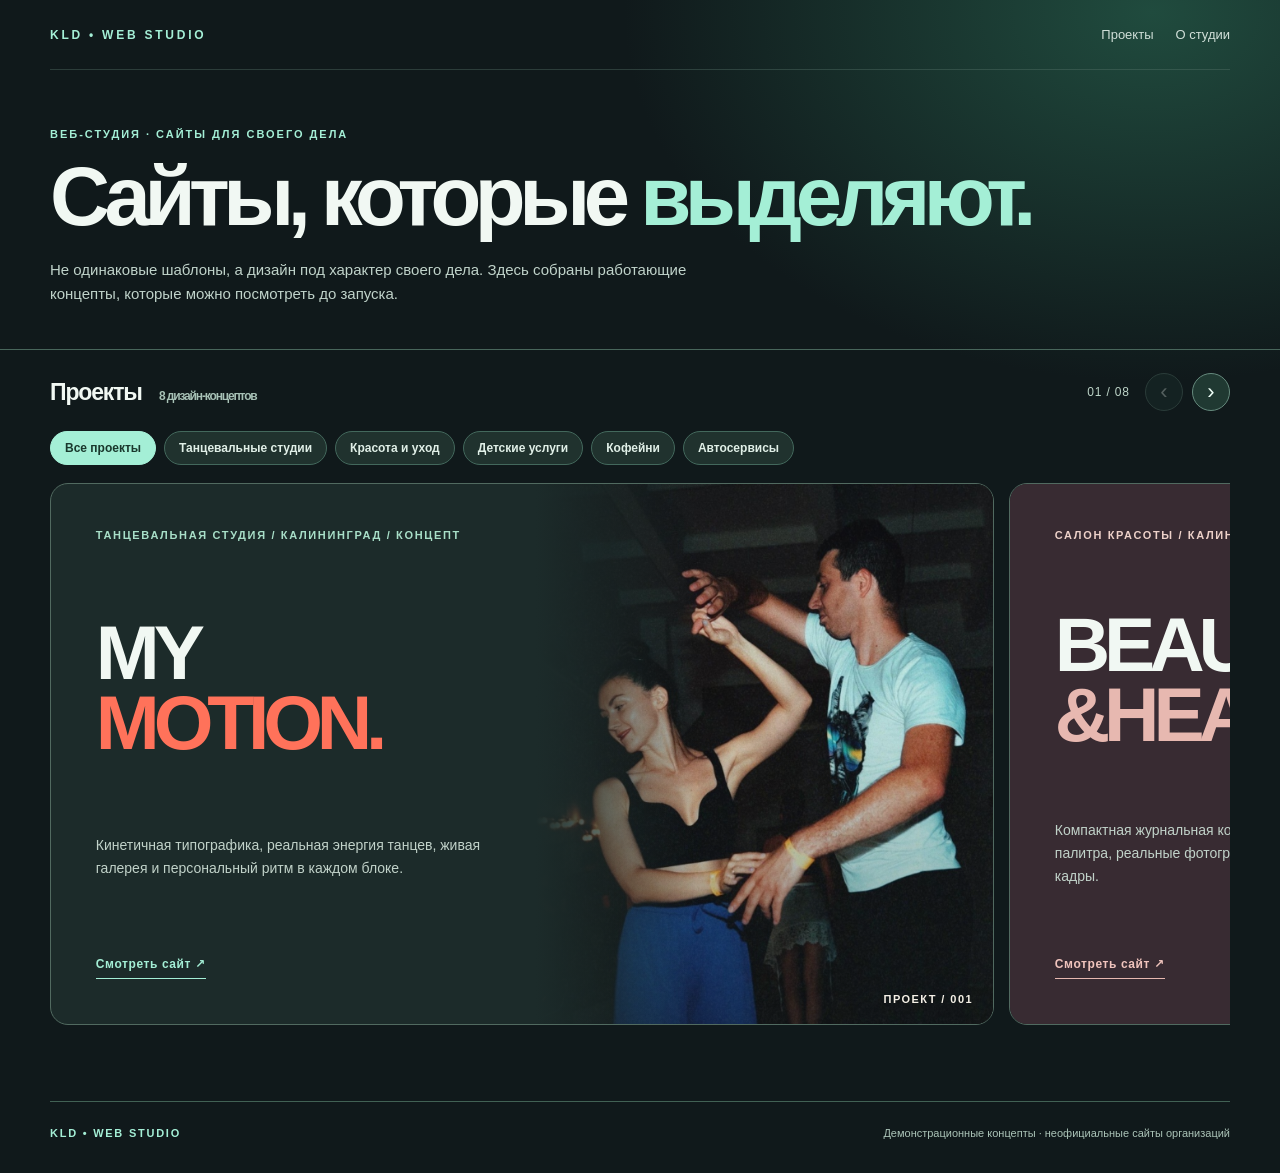
==== commit d89e7f0a: "Add Beauty V Teme to portfolio carousel" ====
--- a/index.html
+++ b/index.html
@@ -7,7 +7,7 @@
 .hero{padding:58px 0 43px}.eyebrow{font-size:11px;letter-spacing:.18em;text-transform:uppercase;color:var(--mint);font-weight:900}.hero h1{font-size:clamp(3rem,6.5vw,6rem);letter-spacing:-.078em;line-height:1.01;margin:15px 0 19px}.hero h1 em{font-style:normal;color:var(--mint)}.hero p{color:#c0d3ca;max-width:650px;line-height:1.6;margin:0;font-size:15px}
 .portfolio{border-top:1px solid #48665b;padding:23px 0 65px}.portfolio-head{display:flex;justify-content:space-between;align-items:center;gap:22px;margin-bottom:20px}.portfolio h2{font-size:23px;letter-spacing:-.05em;margin:0}.meta{display:inline-block;font-size:12px;color:#a7c1b6;margin-left:12px}.controls{display:flex;align-items:center;gap:9px}.counter{font-size:12px;letter-spacing:.07em;color:#bed5c9;min-width:55px;text-align:center}.arrow{height:38px;width:38px;border:1px solid #658a7d;border-radius:50%;background:#203932;color:#effff8;font-size:22px;display:grid;place-items:center}.arrow:disabled{opacity:.3;cursor:default}.arrow:hover:not(:disabled){background:#286247}
 .filters{display:flex;gap:8px;overflow-x:auto;margin-bottom:16px;scrollbar-width:none}.filter{background:#20322e;color:#e0efe7;border:1px solid #43685c;border-radius:50px;padding:9px 14px;font-size:12px;white-space:nowrap;font-weight:750}.filter[aria-pressed="true"]{color:#19372c;background:var(--mint);border-color:var(--mint)}
-.slider{overflow-x:auto;scroll-snap-type:x mandatory;scrollbar-width:none;padding:2px 0 11px}.slider::-webkit-scrollbar{display:none}.track{display:flex;gap:15px}.project{flex:0 0 80%;scroll-snap-align:start;border:1px solid #516a60;border-radius:18px;overflow:hidden;background:#1c2b2a}.project:only-child{flex-basis:100%}.project.sun .project-copy{background:#29312c;color:#f1f8f3}.project.sun .tag{color:#e9ed64}.project.sun h3{font-family:Arial,Helvetica,system-ui,sans-serif;font-weight:900}.project.sun h3 span{color:#e9ed64}.project.sun p{color:#c1d2c9}.project.sun .view{color:#e9ed64;border-color:#e9ed64}.project.sun .cover::before{background:linear-gradient(90deg,#29312c 0%,transparent 35%),linear-gradient(0deg,#10191955,transparent 60%)}.project.auto .project-copy{background:#202529}.project.auto .tag{color:#ffa08a}.project.auto h3{font-family:Impact,"Arial Narrow",Arial,sans-serif;font-weight:900;letter-spacing:-.045em}.project.auto h3 span{color:#ed6848}.project.auto .view{color:#ff977e;border-color:#ed6848}.project.beauty .project-copy{background:#382b32}.project.beauty .tag{color:#edd1c9}.project.beauty h3{font-family:Arial,Helvetica,system-ui,sans-serif;font-weight:900}.project.beauty h3 span{color:#e7b8b0;font-style:normal}.project.beauty .view{color:#f0c4bd;border-color:#e7b8b0}.project.beauty .cover::before{background:linear-gradient(90deg,#382b32 0%,transparent 35%),linear-gradient(0deg,#10191955,transparent 60%)}.project.mesto .project-copy{background:#272c26;color:#fff9eb}.project.mesto .tag{color:#eec461}.project.mesto h3{font-family:Arial,Helvetica,sans-serif;font-weight:900;letter-spacing:-.095em;white-space:nowrap}.project.mesto h3 span{color:#edbc4b}.project.mesto p{color:#d1d6c9}.project.mesto .view{color:#edbc4b;border-color:#edbc4b}.project.mesto .cover::before{background:linear-gradient(90deg,#272c26 0%,transparent 37%),linear-gradient(0deg,#10191955,transparent 60%)}.project.beautique .project-copy{background:#303538;color:#f4eedc}.project.beautique .tag{color:#ddc77a}.project.beautique h3{font-family:Georgia,"Times New Roman",serif;font-weight:400;letter-spacing:-.065em}.project.beautique h3 .title-fit{font-size:.54em;color:#e9d28e;letter-spacing:-.07em;white-space:nowrap}.project.beautique p{color:#d6d6cd}.project.beautique .view{color:#e4d08b;border-color:#ddc77a}.project.beautique .cover::before{background:linear-gradient(90deg,#303538 0%,transparent 36%),linear-gradient(0deg,#10191955,transparent 60%)}.project.umka .project-copy{background:#f7bd26;color:#173548}.project.umka .tag{color:#173548}.project.umka h3{font-family:Arial,Helvetica,system-ui,sans-serif;font-weight:900;letter-spacing:-.075em}.project.umka h3 span{color:#245bb4}.project.umka p{color:#294958}.project.umka .view{color:#173548;border-color:#245bb4}.project.umka .cover{background:#f7bd26}.project.umka .cover::before{background:linear-gradient(90deg,#f7bd2670 0%,transparent 34%),linear-gradient(0deg,#17354855,transparent 60%)}.project[hidden]{display:none}.project a{display:grid;grid-template-columns:1.03fr .97fr;height:540px;min-height:0}.project-copy{display:flex;flex-direction:column;align-items:flex-start;justify-content:space-between;padding:clamp(25px,3.5vw,48px);gap:22px;min-width:0;min-height:0}.project-copy .tag{font-size:11px;letter-spacing:.15em;text-transform:uppercase;color:#a8dfc8;font-weight:900}.project h3{font-size:clamp(3.1rem,6vw,6rem);letter-spacing:-.08em;line-height:.91;margin:0}.project h3 span{color:#ff725a}.project h3 .title-fit{font-size:.55em;letter-spacing:-.065em;white-space:nowrap;display:inline-block}.project p{color:#c1d2c9;line-height:1.65;font-size:14px;max-width:410px;margin:0}.view{font-size:12px;letter-spacing:.05em;font-weight:800;border-bottom:1px solid var(--mint);padding-bottom:7px;color:var(--mint)}.cover{position:relative;min-height:0;height:100%;min-width:0;background:#272523;overflow:hidden}.cover img{height:100%;width:100%;object-fit:cover;object-position:50% 35%;transition:transform .4s}.project:hover .cover img{transform:scale(1.045)}.cover::before{content:"";position:absolute;inset:0;background:linear-gradient(90deg,#1c2b2a 0%,transparent 35%),linear-gradient(0deg,#10191955,transparent 60%);z-index:1}.cover .number{position:absolute;right:20px;bottom:19px;font-weight:900;letter-spacing:.13em;font-size:11px;z-index:2;color:#f5f0e6}
+.slider{overflow-x:auto;scroll-snap-type:x mandatory;scrollbar-width:none;padding:2px 0 11px}.slider::-webkit-scrollbar{display:none}.track{display:flex;gap:15px}.project{flex:0 0 80%;scroll-snap-align:start;border:1px solid #516a60;border-radius:18px;overflow:hidden;background:#1c2b2a}.project:only-child{flex-basis:100%}.project.sun .project-copy{background:#29312c;color:#f1f8f3}.project.sun .tag{color:#e9ed64}.project.sun h3{font-family:Arial,Helvetica,system-ui,sans-serif;font-weight:900}.project.sun h3 span{color:#e9ed64}.project.sun p{color:#c1d2c9}.project.sun .view{color:#e9ed64;border-color:#e9ed64}.project.sun .cover::before{background:linear-gradient(90deg,#29312c 0%,transparent 35%),linear-gradient(0deg,#10191955,transparent 60%)}.project.auto .project-copy{background:#202529}.project.auto .tag{color:#ffa08a}.project.auto h3{font-family:Impact,"Arial Narrow",Arial,sans-serif;font-weight:900;letter-spacing:-.045em}.project.auto h3 span{color:#ed6848}.project.auto .view{color:#ff977e;border-color:#ed6848}.project.beauty .project-copy{background:#382b32}.project.beauty .tag{color:#edd1c9}.project.beauty h3{font-family:Arial,Helvetica,system-ui,sans-serif;font-weight:900}.project.beauty h3 span{color:#e7b8b0;font-style:normal}.project.beauty .view{color:#f0c4bd;border-color:#e7b8b0}.project.beauty .cover::before{background:linear-gradient(90deg,#382b32 0%,transparent 35%),linear-gradient(0deg,#10191955,transparent 60%)}.project.mesto .project-copy{background:#272c26;color:#fff9eb}.project.mesto .tag{color:#eec461}.project.mesto h3{font-family:Arial,Helvetica,sans-serif;font-weight:900;letter-spacing:-.095em;white-space:nowrap}.project.mesto h3 span{color:#edbc4b}.project.mesto p{color:#d1d6c9}.project.mesto .view{color:#edbc4b;border-color:#edbc4b}.project.mesto .cover::before{background:linear-gradient(90deg,#272c26 0%,transparent 37%),linear-gradient(0deg,#10191955,transparent 60%)}.project.beautique .project-copy{background:#303538;color:#f4eedc}.project.beautique .tag{color:#ddc77a}.project.beautique h3{font-family:Georgia,"Times New Roman",serif;font-weight:400;letter-spacing:-.065em}.project.beautique h3 .title-fit{font-size:.54em;color:#e9d28e;letter-spacing:-.07em;white-space:nowrap}.project.beautique p{color:#d6d6cd}.project.beautique .view{color:#e4d08b;border-color:#ddc77a}.project.beautique .cover::before{background:linear-gradient(90deg,#303538 0%,transparent 36%),linear-gradient(0deg,#10191955,transparent 60%)}.project.umka .project-copy{background:#f7bd26;color:#173548}.project.umka .tag{color:#173548}.project.umka h3{font-family:Arial,Helvetica,system-ui,sans-serif;font-weight:900;letter-spacing:-.075em}.project.umka h3 span{color:#245bb4}.project.umka p{color:#294958}.project.umka .view{color:#173548;border-color:#245bb4}.project.umka .cover{background:#f7bd26}.project.umka .cover::before{background:linear-gradient(90deg,#f7bd2670 0%,transparent 34%),linear-gradient(0deg,#17354855,transparent 60%)}.project.vteme .project-copy{background:#fff0f4;color:#201d22}.project.vteme .tag{color:#b93652}.project.vteme h3{font-family:Georgia,"Times New Roman",serif;font-weight:400;letter-spacing:-.065em}.project.vteme h3 span{color:#e64f74}.project.vteme p{color:#655a62}.project.vteme .view{color:#b93652;border-color:#e64f74}.project.vteme .cover{background:#b9e1d9}.project.vteme .cover::before{background:linear-gradient(90deg,#fff0f455 0%,transparent 35%),linear-gradient(0deg,#201d2248,transparent 60%)}.project[hidden]{display:none}.project a{display:grid;grid-template-columns:1.03fr .97fr;height:540px;min-height:0}.project-copy{display:flex;flex-direction:column;align-items:flex-start;justify-content:space-between;padding:clamp(25px,3.5vw,48px);gap:22px;min-width:0;min-height:0}.project-copy .tag{font-size:11px;letter-spacing:.15em;text-transform:uppercase;color:#a8dfc8;font-weight:900}.project h3{font-size:clamp(3.1rem,6vw,6rem);letter-spacing:-.08em;line-height:.91;margin:0}.project h3 span{color:#ff725a}.project h3 .title-fit{font-size:.55em;letter-spacing:-.065em;white-space:nowrap;display:inline-block}.project p{color:#c1d2c9;line-height:1.65;font-size:14px;max-width:410px;margin:0}.view{font-size:12px;letter-spacing:.05em;font-weight:800;border-bottom:1px solid var(--mint);padding-bottom:7px;color:var(--mint)}.cover{position:relative;min-height:0;height:100%;min-width:0;background:#272523;overflow:hidden}.cover img{height:100%;width:100%;object-fit:cover;object-position:50% 35%;transition:transform .4s}.project:hover .cover img{transform:scale(1.045)}.cover::before{content:"";position:absolute;inset:0;background:linear-gradient(90deg,#1c2b2a 0%,transparent 35%),linear-gradient(0deg,#10191955,transparent 60%);z-index:1}.cover .number{position:absolute;right:20px;bottom:19px;font-weight:900;letter-spacing:.13em;font-size:11px;z-index:2;color:#f5f0e6}
 footer{border-top:1px solid #416154;color:#abc4b8;font-size:11px;line-height:1.6;display:flex;justify-content:space-between;gap:15px;padding:23px 0 30px}footer b{color:var(--mint);letter-spacing:.16em;font-weight:900}
 @media(max-width:760px){.hero{padding:46px 0 33px}.project a{grid-template-columns:1fr;grid-template-rows:300px minmax(0,1fr);height:710px}.project-copy{min-height:0}.cover{min-height:0;height:100%;grid-row:1}.cover::before{background:linear-gradient(0deg,#1c2b2a44,transparent 50%)}.project{flex-basis:90%}.project:only-child{flex-basis:100%}}
 @media(max-width:470px){.wrap{width:calc(100% - 34px)}header{height:61px}.brand{font-size:10px;letter-spacing:.15em}.hero h1{font-size:clamp(2.9rem,12.8vw,4rem)}.hero p{font-size:13px}.portfolio-head h2{font-size:20px}.meta{display:block;margin:4px 0 0}.controls{gap:5px}.arrow{height:34px;width:34px}.counter{min-width:42px}.project a{grid-template-rows:250px minmax(0,1fr);height:670px}.cover{height:100%;min-height:0}.project-copy{padding:25px;min-height:0}.project h3{font-size:clamp(2.45rem,10vw,3.5rem)}.project h3 .title-fit{font-size:.42em}footer{flex-direction:column}}
@@ -15,7 +15,7 @@
 </style></head>
 <body><header class="wrap"><a class="brand" href="./">KLD • WEB STUDIO</a><nav><a href="#projects">Проекты</a><a href="#contact">О студии</a></nav></header>
 <main><section class="hero wrap"><div class="eyebrow">Веб-студия · сайты для своего дела</div><h1>Сайты, которые <em>выделяют.</em></h1><p>Не одинаковые шаблоны, а дизайн под характер своего дела. Здесь собраны работающие концепты, которые можно посмотреть до запуска.</p></section>
-<section class="portfolio" id="projects"><div class="wrap"><div class="portfolio-head"><div><h2>Проекты <span class="meta" id="projectTotal">7 дизайн-концептов</span></h2></div><div class="controls"><span class="counter" id="counter" aria-live="polite">01 / 07</span><button class="arrow" id="prev" type="button" aria-label="Предыдущий проект" disabled>‹</button><button class="arrow" id="next" type="button" aria-label="Следующий проект" disabled>›</button></div></div>
+<section class="portfolio" id="projects"><div class="wrap"><div class="portfolio-head"><div><h2>Проекты <span class="meta" id="projectTotal">8 дизайн-концептов</span></h2></div><div class="controls"><span class="counter" id="counter" aria-live="polite">01 / 08</span><button class="arrow" id="prev" type="button" aria-label="Предыдущий проект" disabled>‹</button><button class="arrow" id="next" type="button" aria-label="Следующий проект" disabled>›</button></div></div>
 <div class="filters" role="group" aria-label="Категории"><button class="filter" data-filter="all" type="button" aria-pressed="true">Все проекты</button><button class="filter" data-filter="dance" type="button" aria-pressed="false">Танцевальные студии</button><button class="filter" data-filter="beauty" type="button" aria-pressed="false">Красота и уход</button><button class="filter" data-filter="kids" type="button" aria-pressed="false">Детские услуги</button><button class="filter" data-filter="coffee" type="button" aria-pressed="false">Кофейни</button><button class="filter" data-filter="auto" type="button" aria-pressed="false">Автосервисы</button></div>
 <div class="slider" id="slider" role="region" aria-roledescription="карусель" aria-label="Сайты-проекты" tabindex="0"><div class="track">
 <article class="project" data-category="dance"><a href="demos/my-motion-4b61e8/?v=20260922-natural-copy" aria-label="Открыть концепт сайта MY MOTION"><div class="project-copy"><div class="tag">Танцевальная студия / Калининград / Концепт</div><div><h3>MY<br><span>MOTION.</span></h3></div><p>Кинетичная типографика, реальная энергия танцев, живая галерея и персональный ритм в каждом блоке.</p><div class="view">Смотреть сайт ↗</div></div><div class="cover"><img src="demos/my-motion-4b61e8/assets/dance-223817.png" alt="Танцевальная пара на сцене — My Motion" loading="eager"><span class="number">ПРОЕКТ / 001</span></div></a></article>
@@ -24,7 +24,8 @@
 <article class="project sun" data-category="auto"><a href="demos/sun-service-24576109/?v=20260923-compact" aria-label="Открыть сайт Sun Service"><div class="project-copy"><div class="tag">Автосервис / Калининград / Концепт</div><div><h3>SUN<br><span>SERVICE.</span></h3></div><p>Жёлтая айдентика по вывеске, шесть направлений с реальными и рекламными кадрами, мастерская и быстрый звонок.</p><div class="view">Смотреть сайт ↗</div></div><div class="cover"><img src="demos/sun-service-24576109/assets/photo-01.png" alt="Sun Service — фотография автосервиса" loading="lazy"><span class="number">ПРОЕКТ / 004</span></div></a></article>
 <article class="project mesto" data-category="coffee"><a href="demos/mesto-66949634/?v=20260923-first" aria-label="Открыть дизайн-концепт кофейни Место"><div class="project-copy"><div class="tag">Кофейня / Калининград / Концепт</div><div><h3>МЕСТО<span>.</span></h3></div><p>Городской ритм, жёлтые акценты, реальные фото кофейни и выразительные кофейные кадры.</p><div class="view">Смотреть сайт ↗</div></div><div class="cover"><img src="demos/mesto-66949634/assets/%D0%A1%D0%BD%D0%B8%D0%BC%D0%BE%D0%BA%20%D1%8D%D0%BA%D1%80%D0%B0%D0%BD%D0%B0%202026-09-23%20130933.png" alt="Реальные столики в кофейне Место" loading="lazy"><span class="number">ПРОЕКТ / 005</span></div></a></article>
 <article class="project beautique" data-category="beauty"><a href="demos/salon-leonova-31447797/?v=20260923-full-photos" aria-label="Открыть дизайн-концепт салона Beautique"><div class="project-copy"><div class="tag">Салон красоты / Калининград / Концепт</div><div><h3><span class="title-fit">BEAUTIQUE.</span></h3></div><p>Графит и золото фирменного логотипа, живые окрашивания и выразительная галерея оттенков.</p><div class="view">Смотреть сайт ↗</div></div><div class="cover"><img src="demos/salon-leonova-31447797/assets/hair-15-dark-precise-bob.png" alt="Тёмный боб — образ из фотогалереи Beautique" loading="lazy"><span class="number">ПРОЕКТ / 006</span></div></a></article>
-<article class="project umka" data-category="kids"><a href="demos/umka-65260176/?v=20260930-portfolio" aria-label="Открыть дизайн-концепт детской парикмахерской Умка"><div class="project-copy"><div class="tag">Детская парикмахерская / Альметьевск / Концепт</div><div><h3>УМКА<span>.</span></h3></div><p>Стрижка как маленькое приключение: кресло-машинка, яркое пространство и большая галерея настоящих детских образов.</p><div class="view">Смотреть сайт ↗</div></div><div class="cover"><img src="demos/umka-65260176/assets/child-smiling-with-balloons.png" alt="Ребёнок с воздушными шарами в кресле-машинке парикмахерской Умка" loading="lazy"><span class="number">ПРОЕКТ / 007</span></div></a></article></div></div></div></section></main>
+<article class="project umka" data-category="kids"><a href="demos/umka-65260176/?v=20260930-portfolio" aria-label="Открыть дизайн-концепт детской парикмахерской Умка"><div class="project-copy"><div class="tag">Детская парикмахерская / Альметьевск / Концепт</div><div><h3>УМКА<span>.</span></h3></div><p>Стрижка как маленькое приключение: кресло-машинка, яркое пространство и большая галерея настоящих детских образов.</p><div class="view">Смотреть сайт ↗</div></div><div class="cover"><img src="demos/umka-65260176/assets/child-smiling-with-balloons.png" alt="Ребёнок с воздушными шарами в кресле-машинке парикмахерской Умка" loading="lazy"><span class="number">ПРОЕКТ / 007</span></div></a></article>
+<article class="project vteme" data-category="beauty"><a href="demos/beauty-v-teme-132075873095/?v=20261001-portfolio" aria-label="Открыть дизайн-концепт салона Beauty V Teme"><div class="project-copy"><div class="tag">Салон красоты / Москва / Концепт</div><div><h3>BEAUTY<br><span>V TEME.</span></h3></div><p>Редакционная beauty-подача, розово-мятная палитра, реальные работы и удобная галерея по направлениям.</p><div class="view">Смотреть сайт ↗</div></div><div class="cover"><img src="demos/beauty-v-teme-132075873095/assets/hair-station-brand-wall.png" alt="Интерьер салона Beauty V Teme" loading="lazy"><span class="number">ПРОЕКТ / 008</span></div></a></article></div></div></div></section></main>
 <footer class="wrap" id="contact"><b>KLD • WEB STUDIO</b><span>Демонстрационные концепты · неофициальные сайты организаций</span></footer>
 <script>
 (()=>{const root=document.getElementById("slider"),buttons=[...document.querySelectorAll("[data-filter]")],cards=[...document.querySelectorAll(".project")],prev=document.getElementById("prev"),next=document.getElementById("next"),counter=document.getElementById("counter"),total=document.getElementById("projectTotal");const visible=()=>cards.filter(x=>!x.hidden);function refresh(){const a=visible(),max=Math.max(0,root.scrollWidth-root.clientWidth),left=root.scrollLeft;const at=a.length?a.reduce((best,x,i)=>Math.abs(x.offsetLeft-a[0].offsetLeft-left)<Math.abs(a[best].offsetLeft-a[0].offsetLeft-left)?i:best,0):0;counter.textContent=String(at+1).padStart(2,"0")+" / "+String(a.length).padStart(2,"0");total.textContent=a.length+" "+(a.length%10===1&&a.length%100!==11?"дизайн-концепт":a.length%10>=2&&a.length%10<=4&&(a.length%100<12||a.length%100>14)?"дизайн-концепта":"дизайн-концептов");prev.disabled=max<2||left<2;next.disabled=max<2||left>=max-2;}function step(dir){const a=visible();if(!a.length)return;const max=Math.max(0,root.scrollWidth-root.clientWidth),positions=a.map(x=>x.offsetLeft-a[0].offsetLeft),cur=root.scrollLeft;let x=dir>0?positions.find(p=>p>cur+3):[...positions].reverse().find(p=>p<cur-3);root.scrollTo({left:Math.max(0,Math.min(max,x===undefined?(dir>0?max:0):x)),behavior:window.matchMedia("(prefers-reduced-motion: reduce)").matches?"instant":"smooth"});}prev.onclick=()=>step(-1);next.onclick=()=>step(1);buttons.forEach(b=>b.onclick=()=>{buttons.forEach(x=>x.setAttribute("aria-pressed",String(x===b)));cards.forEach(x=>x.hidden=b.dataset.filter!=="all"&&x.dataset.category!==b.dataset.filter);root.scrollTo({left:0,behavior:"instant"});requestAnimationFrame(refresh);});root.addEventListener("scroll",()=>requestAnimationFrame(refresh),{passive:true});window.addEventListener("resize",refresh);refresh();})();
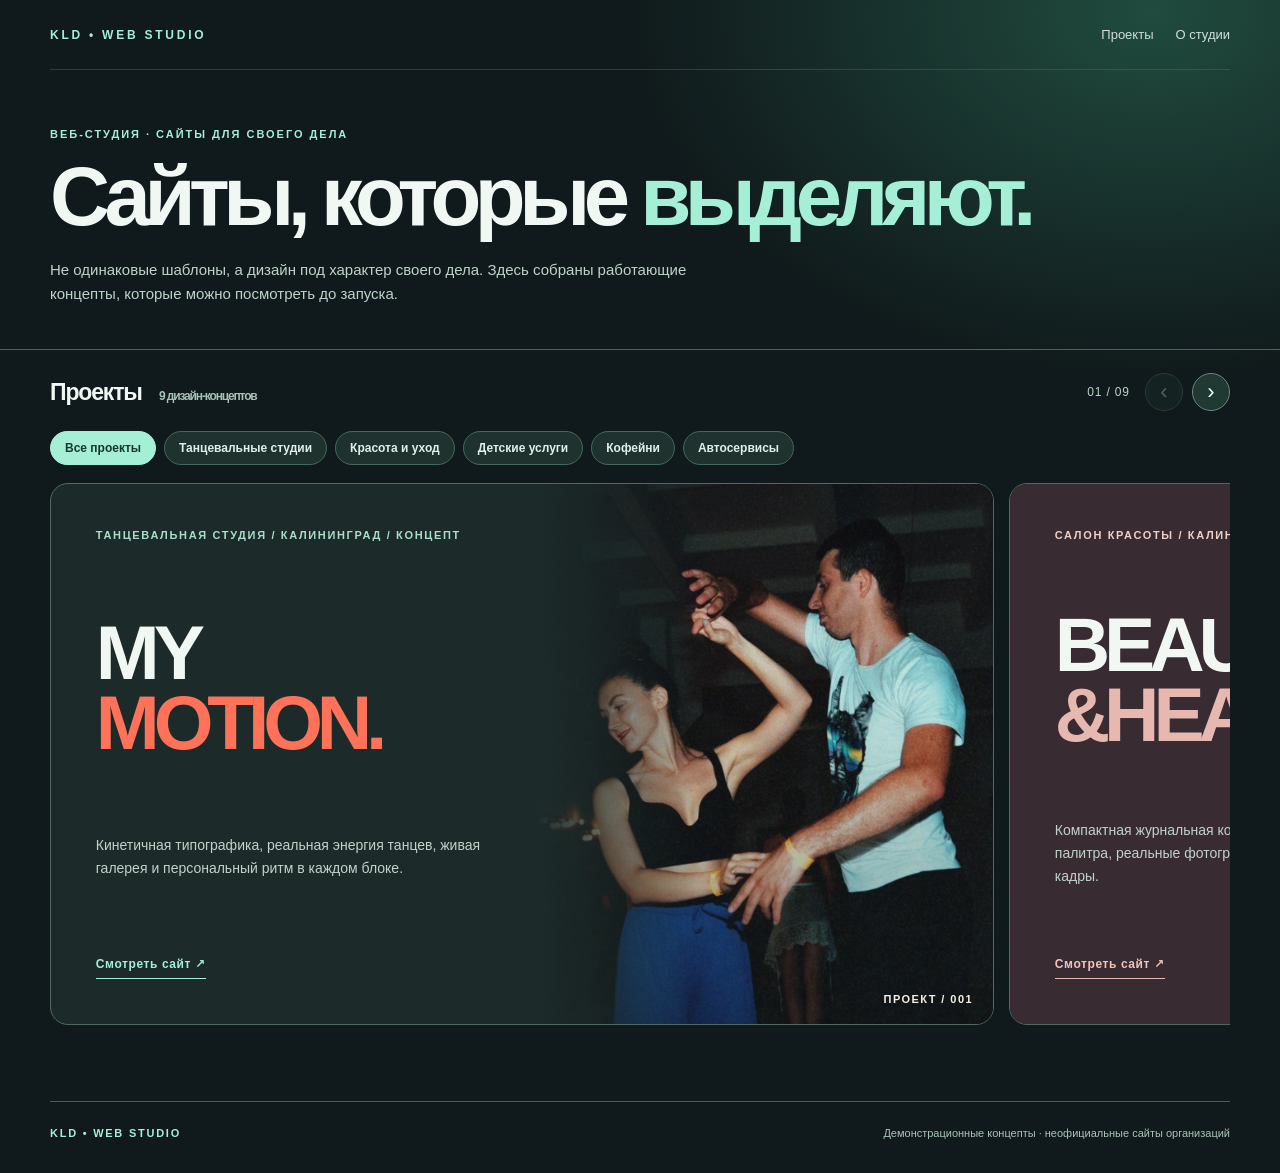
==== commit de99f758: "Add Vredina to portfolio carousel" ====
--- a/index.html
+++ b/index.html
@@ -7,7 +7,7 @@
 .hero{padding:58px 0 43px}.eyebrow{font-size:11px;letter-spacing:.18em;text-transform:uppercase;color:var(--mint);font-weight:900}.hero h1{font-size:clamp(3rem,6.5vw,6rem);letter-spacing:-.078em;line-height:1.01;margin:15px 0 19px}.hero h1 em{font-style:normal;color:var(--mint)}.hero p{color:#c0d3ca;max-width:650px;line-height:1.6;margin:0;font-size:15px}
 .portfolio{border-top:1px solid #48665b;padding:23px 0 65px}.portfolio-head{display:flex;justify-content:space-between;align-items:center;gap:22px;margin-bottom:20px}.portfolio h2{font-size:23px;letter-spacing:-.05em;margin:0}.meta{display:inline-block;font-size:12px;color:#a7c1b6;margin-left:12px}.controls{display:flex;align-items:center;gap:9px}.counter{font-size:12px;letter-spacing:.07em;color:#bed5c9;min-width:55px;text-align:center}.arrow{height:38px;width:38px;border:1px solid #658a7d;border-radius:50%;background:#203932;color:#effff8;font-size:22px;display:grid;place-items:center}.arrow:disabled{opacity:.3;cursor:default}.arrow:hover:not(:disabled){background:#286247}
 .filters{display:flex;gap:8px;overflow-x:auto;margin-bottom:16px;scrollbar-width:none}.filter{background:#20322e;color:#e0efe7;border:1px solid #43685c;border-radius:50px;padding:9px 14px;font-size:12px;white-space:nowrap;font-weight:750}.filter[aria-pressed="true"]{color:#19372c;background:var(--mint);border-color:var(--mint)}
-.slider{overflow-x:auto;scroll-snap-type:x mandatory;scrollbar-width:none;padding:2px 0 11px}.slider::-webkit-scrollbar{display:none}.track{display:flex;gap:15px}.project{flex:0 0 80%;scroll-snap-align:start;border:1px solid #516a60;border-radius:18px;overflow:hidden;background:#1c2b2a}.project:only-child{flex-basis:100%}.project.sun .project-copy{background:#29312c;color:#f1f8f3}.project.sun .tag{color:#e9ed64}.project.sun h3{font-family:Arial,Helvetica,system-ui,sans-serif;font-weight:900}.project.sun h3 span{color:#e9ed64}.project.sun p{color:#c1d2c9}.project.sun .view{color:#e9ed64;border-color:#e9ed64}.project.sun .cover::before{background:linear-gradient(90deg,#29312c 0%,transparent 35%),linear-gradient(0deg,#10191955,transparent 60%)}.project.auto .project-copy{background:#202529}.project.auto .tag{color:#ffa08a}.project.auto h3{font-family:Impact,"Arial Narrow",Arial,sans-serif;font-weight:900;letter-spacing:-.045em}.project.auto h3 span{color:#ed6848}.project.auto .view{color:#ff977e;border-color:#ed6848}.project.beauty .project-copy{background:#382b32}.project.beauty .tag{color:#edd1c9}.project.beauty h3{font-family:Arial,Helvetica,system-ui,sans-serif;font-weight:900}.project.beauty h3 span{color:#e7b8b0;font-style:normal}.project.beauty .view{color:#f0c4bd;border-color:#e7b8b0}.project.beauty .cover::before{background:linear-gradient(90deg,#382b32 0%,transparent 35%),linear-gradient(0deg,#10191955,transparent 60%)}.project.mesto .project-copy{background:#272c26;color:#fff9eb}.project.mesto .tag{color:#eec461}.project.mesto h3{font-family:Arial,Helvetica,sans-serif;font-weight:900;letter-spacing:-.095em;white-space:nowrap}.project.mesto h3 span{color:#edbc4b}.project.mesto p{color:#d1d6c9}.project.mesto .view{color:#edbc4b;border-color:#edbc4b}.project.mesto .cover::before{background:linear-gradient(90deg,#272c26 0%,transparent 37%),linear-gradient(0deg,#10191955,transparent 60%)}.project.beautique .project-copy{background:#303538;color:#f4eedc}.project.beautique .tag{color:#ddc77a}.project.beautique h3{font-family:Georgia,"Times New Roman",serif;font-weight:400;letter-spacing:-.065em}.project.beautique h3 .title-fit{font-size:.54em;color:#e9d28e;letter-spacing:-.07em;white-space:nowrap}.project.beautique p{color:#d6d6cd}.project.beautique .view{color:#e4d08b;border-color:#ddc77a}.project.beautique .cover::before{background:linear-gradient(90deg,#303538 0%,transparent 36%),linear-gradient(0deg,#10191955,transparent 60%)}.project.umka .project-copy{background:#f7bd26;color:#173548}.project.umka .tag{color:#173548}.project.umka h3{font-family:Arial,Helvetica,system-ui,sans-serif;font-weight:900;letter-spacing:-.075em}.project.umka h3 span{color:#245bb4}.project.umka p{color:#294958}.project.umka .view{color:#173548;border-color:#245bb4}.project.umka .cover{background:#f7bd26}.project.umka .cover::before{background:linear-gradient(90deg,#f7bd2670 0%,transparent 34%),linear-gradient(0deg,#17354855,transparent 60%)}.project.vteme .project-copy{background:#fff0f4;color:#201d22}.project.vteme .tag{color:#b93652}.project.vteme h3{font-family:Georgia,"Times New Roman",serif;font-weight:400;letter-spacing:-.065em}.project.vteme h3 span{color:#e64f74}.project.vteme p{color:#655a62}.project.vteme .view{color:#b93652;border-color:#e64f74}.project.vteme .cover{background:#b9e1d9}.project.vteme .cover::before{background:linear-gradient(90deg,#fff0f455 0%,transparent 35%),linear-gradient(0deg,#201d2248,transparent 60%)}.project[hidden]{display:none}.project a{display:grid;grid-template-columns:1.03fr .97fr;height:540px;min-height:0}.project-copy{display:flex;flex-direction:column;align-items:flex-start;justify-content:space-between;padding:clamp(25px,3.5vw,48px);gap:22px;min-width:0;min-height:0}.project-copy .tag{font-size:11px;letter-spacing:.15em;text-transform:uppercase;color:#a8dfc8;font-weight:900}.project h3{font-size:clamp(3.1rem,6vw,6rem);letter-spacing:-.08em;line-height:.91;margin:0}.project h3 span{color:#ff725a}.project h3 .title-fit{font-size:.55em;letter-spacing:-.065em;white-space:nowrap;display:inline-block}.project p{color:#c1d2c9;line-height:1.65;font-size:14px;max-width:410px;margin:0}.view{font-size:12px;letter-spacing:.05em;font-weight:800;border-bottom:1px solid var(--mint);padding-bottom:7px;color:var(--mint)}.cover{position:relative;min-height:0;height:100%;min-width:0;background:#272523;overflow:hidden}.cover img{height:100%;width:100%;object-fit:cover;object-position:50% 35%;transition:transform .4s}.project:hover .cover img{transform:scale(1.045)}.cover::before{content:"";position:absolute;inset:0;background:linear-gradient(90deg,#1c2b2a 0%,transparent 35%),linear-gradient(0deg,#10191955,transparent 60%);z-index:1}.cover .number{position:absolute;right:20px;bottom:19px;font-weight:900;letter-spacing:.13em;font-size:11px;z-index:2;color:#f5f0e6}
+.slider{overflow-x:auto;scroll-snap-type:x mandatory;scrollbar-width:none;padding:2px 0 11px}.slider::-webkit-scrollbar{display:none}.track{display:flex;gap:15px}.project{flex:0 0 80%;scroll-snap-align:start;border:1px solid #516a60;border-radius:18px;overflow:hidden;background:#1c2b2a}.project:only-child{flex-basis:100%}.project.sun .project-copy{background:#29312c;color:#f1f8f3}.project.sun .tag{color:#e9ed64}.project.sun h3{font-family:Arial,Helvetica,system-ui,sans-serif;font-weight:900}.project.sun h3 span{color:#e9ed64}.project.sun p{color:#c1d2c9}.project.sun .view{color:#e9ed64;border-color:#e9ed64}.project.sun .cover::before{background:linear-gradient(90deg,#29312c 0%,transparent 35%),linear-gradient(0deg,#10191955,transparent 60%)}.project.auto .project-copy{background:#202529}.project.auto .tag{color:#ffa08a}.project.auto h3{font-family:Impact,"Arial Narrow",Arial,sans-serif;font-weight:900;letter-spacing:-.045em}.project.auto h3 span{color:#ed6848}.project.auto .view{color:#ff977e;border-color:#ed6848}.project.beauty .project-copy{background:#382b32}.project.beauty .tag{color:#edd1c9}.project.beauty h3{font-family:Arial,Helvetica,system-ui,sans-serif;font-weight:900}.project.beauty h3 span{color:#e7b8b0;font-style:normal}.project.beauty .view{color:#f0c4bd;border-color:#e7b8b0}.project.beauty .cover::before{background:linear-gradient(90deg,#382b32 0%,transparent 35%),linear-gradient(0deg,#10191955,transparent 60%)}.project.mesto .project-copy{background:#272c26;color:#fff9eb}.project.mesto .tag{color:#eec461}.project.mesto h3{font-family:Arial,Helvetica,sans-serif;font-weight:900;letter-spacing:-.095em;white-space:nowrap}.project.mesto h3 span{color:#edbc4b}.project.mesto p{color:#d1d6c9}.project.mesto .view{color:#edbc4b;border-color:#edbc4b}.project.mesto .cover::before{background:linear-gradient(90deg,#272c26 0%,transparent 37%),linear-gradient(0deg,#10191955,transparent 60%)}.project.beautique .project-copy{background:#303538;color:#f4eedc}.project.beautique .tag{color:#ddc77a}.project.beautique h3{font-family:Georgia,"Times New Roman",serif;font-weight:400;letter-spacing:-.065em}.project.beautique h3 .title-fit{font-size:.54em;color:#e9d28e;letter-spacing:-.07em;white-space:nowrap}.project.beautique p{color:#d6d6cd}.project.beautique .view{color:#e4d08b;border-color:#ddc77a}.project.beautique .cover::before{background:linear-gradient(90deg,#303538 0%,transparent 36%),linear-gradient(0deg,#10191955,transparent 60%)}.project.umka .project-copy{background:#f7bd26;color:#173548}.project.umka .tag{color:#173548}.project.umka h3{font-family:Arial,Helvetica,system-ui,sans-serif;font-weight:900;letter-spacing:-.075em}.project.umka h3 span{color:#245bb4}.project.umka p{color:#294958}.project.umka .view{color:#173548;border-color:#245bb4}.project.umka .cover{background:#f7bd26}.project.umka .cover::before{background:linear-gradient(90deg,#f7bd2670 0%,transparent 34%),linear-gradient(0deg,#17354855,transparent 60%)}.project.vteme .project-copy{background:#fff0f4;color:#201d22}.project.vteme .tag{color:#b93652}.project.vteme h3{font-family:Georgia,"Times New Roman",serif;font-weight:400;letter-spacing:-.065em}.project.vteme h3 span{color:#e64f74}.project.vteme p{color:#655a62}.project.vteme .view{color:#b93652;border-color:#e64f74}.project.vteme .cover{background:#b9e1d9}.project.vteme .cover::before{background:linear-gradient(90deg,#fff0f455 0%,transparent 35%),linear-gradient(0deg,#201d2248,transparent 60%)}.project.vredina .project-copy{background:#f4f0e8;color:#171716}.project.vredina .tag{color:#e9395e}.project.vredina h3{font-family:Arial,Helvetica,system-ui,sans-serif;font-weight:900;letter-spacing:-.09em}.project.vredina h3 span{color:#ff4f72}.project.vredina p{color:#5f5a54}.project.vredina .view{color:#e9395e;border-color:#e9395e}.project.vredina .cover{background:#d8ff55}.project.vredina .cover::before{background:linear-gradient(90deg,#17171622 0%,transparent 35%),linear-gradient(0deg,#17171655,transparent 60%)}.project[hidden]{display:none}.project a{display:grid;grid-template-columns:1.03fr .97fr;height:540px;min-height:0}.project-copy{display:flex;flex-direction:column;align-items:flex-start;justify-content:space-between;padding:clamp(25px,3.5vw,48px);gap:22px;min-width:0;min-height:0}.project-copy .tag{font-size:11px;letter-spacing:.15em;text-transform:uppercase;color:#a8dfc8;font-weight:900}.project h3{font-size:clamp(3.1rem,6vw,6rem);letter-spacing:-.08em;line-height:.91;margin:0}.project h3 span{color:#ff725a}.project h3 .title-fit{font-size:.55em;letter-spacing:-.065em;white-space:nowrap;display:inline-block}.project p{color:#c1d2c9;line-height:1.65;font-size:14px;max-width:410px;margin:0}.view{font-size:12px;letter-spacing:.05em;font-weight:800;border-bottom:1px solid var(--mint);padding-bottom:7px;color:var(--mint)}.cover{position:relative;min-height:0;height:100%;min-width:0;background:#272523;overflow:hidden}.cover img{height:100%;width:100%;object-fit:cover;object-position:50% 35%;transition:transform .4s}.project:hover .cover img{transform:scale(1.045)}.cover::before{content:"";position:absolute;inset:0;background:linear-gradient(90deg,#1c2b2a 0%,transparent 35%),linear-gradient(0deg,#10191955,transparent 60%);z-index:1}.cover .number{position:absolute;right:20px;bottom:19px;font-weight:900;letter-spacing:.13em;font-size:11px;z-index:2;color:#f5f0e6}
 footer{border-top:1px solid #416154;color:#abc4b8;font-size:11px;line-height:1.6;display:flex;justify-content:space-between;gap:15px;padding:23px 0 30px}footer b{color:var(--mint);letter-spacing:.16em;font-weight:900}
 @media(max-width:760px){.hero{padding:46px 0 33px}.project a{grid-template-columns:1fr;grid-template-rows:300px minmax(0,1fr);height:710px}.project-copy{min-height:0}.cover{min-height:0;height:100%;grid-row:1}.cover::before{background:linear-gradient(0deg,#1c2b2a44,transparent 50%)}.project{flex-basis:90%}.project:only-child{flex-basis:100%}}
 @media(max-width:470px){.wrap{width:calc(100% - 34px)}header{height:61px}.brand{font-size:10px;letter-spacing:.15em}.hero h1{font-size:clamp(2.9rem,12.8vw,4rem)}.hero p{font-size:13px}.portfolio-head h2{font-size:20px}.meta{display:block;margin:4px 0 0}.controls{gap:5px}.arrow{height:34px;width:34px}.counter{min-width:42px}.project a{grid-template-rows:250px minmax(0,1fr);height:670px}.cover{height:100%;min-height:0}.project-copy{padding:25px;min-height:0}.project h3{font-size:clamp(2.45rem,10vw,3.5rem)}.project h3 .title-fit{font-size:.42em}footer{flex-direction:column}}
@@ -15,7 +15,7 @@
 </style></head>
 <body><header class="wrap"><a class="brand" href="./">KLD • WEB STUDIO</a><nav><a href="#projects">Проекты</a><a href="#contact">О студии</a></nav></header>
 <main><section class="hero wrap"><div class="eyebrow">Веб-студия · сайты для своего дела</div><h1>Сайты, которые <em>выделяют.</em></h1><p>Не одинаковые шаблоны, а дизайн под характер своего дела. Здесь собраны работающие концепты, которые можно посмотреть до запуска.</p></section>
-<section class="portfolio" id="projects"><div class="wrap"><div class="portfolio-head"><div><h2>Проекты <span class="meta" id="projectTotal">8 дизайн-концептов</span></h2></div><div class="controls"><span class="counter" id="counter" aria-live="polite">01 / 08</span><button class="arrow" id="prev" type="button" aria-label="Предыдущий проект" disabled>‹</button><button class="arrow" id="next" type="button" aria-label="Следующий проект" disabled>›</button></div></div>
+<section class="portfolio" id="projects"><div class="wrap"><div class="portfolio-head"><div><h2>Проекты <span class="meta" id="projectTotal">9 дизайн-концептов</span></h2></div><div class="controls"><span class="counter" id="counter" aria-live="polite">01 / 09</span><button class="arrow" id="prev" type="button" aria-label="Предыдущий проект" disabled>‹</button><button class="arrow" id="next" type="button" aria-label="Следующий проект" disabled>›</button></div></div>
 <div class="filters" role="group" aria-label="Категории"><button class="filter" data-filter="all" type="button" aria-pressed="true">Все проекты</button><button class="filter" data-filter="dance" type="button" aria-pressed="false">Танцевальные студии</button><button class="filter" data-filter="beauty" type="button" aria-pressed="false">Красота и уход</button><button class="filter" data-filter="kids" type="button" aria-pressed="false">Детские услуги</button><button class="filter" data-filter="coffee" type="button" aria-pressed="false">Кофейни</button><button class="filter" data-filter="auto" type="button" aria-pressed="false">Автосервисы</button></div>
 <div class="slider" id="slider" role="region" aria-roledescription="карусель" aria-label="Сайты-проекты" tabindex="0"><div class="track">
 <article class="project" data-category="dance"><a href="demos/my-motion-4b61e8/?v=20260922-natural-copy" aria-label="Открыть концепт сайта MY MOTION"><div class="project-copy"><div class="tag">Танцевальная студия / Калининград / Концепт</div><div><h3>MY<br><span>MOTION.</span></h3></div><p>Кинетичная типографика, реальная энергия танцев, живая галерея и персональный ритм в каждом блоке.</p><div class="view">Смотреть сайт ↗</div></div><div class="cover"><img src="demos/my-motion-4b61e8/assets/dance-223817.png" alt="Танцевальная пара на сцене — My Motion" loading="eager"><span class="number">ПРОЕКТ / 001</span></div></a></article>
@@ -25,7 +25,8 @@
 <article class="project mesto" data-category="coffee"><a href="demos/mesto-66949634/?v=20260923-first" aria-label="Открыть дизайн-концепт кофейни Место"><div class="project-copy"><div class="tag">Кофейня / Калининград / Концепт</div><div><h3>МЕСТО<span>.</span></h3></div><p>Городской ритм, жёлтые акценты, реальные фото кофейни и выразительные кофейные кадры.</p><div class="view">Смотреть сайт ↗</div></div><div class="cover"><img src="demos/mesto-66949634/assets/%D0%A1%D0%BD%D0%B8%D0%BC%D0%BE%D0%BA%20%D1%8D%D0%BA%D1%80%D0%B0%D0%BD%D0%B0%202026-09-23%20130933.png" alt="Реальные столики в кофейне Место" loading="lazy"><span class="number">ПРОЕКТ / 005</span></div></a></article>
 <article class="project beautique" data-category="beauty"><a href="demos/salon-leonova-31447797/?v=20260923-full-photos" aria-label="Открыть дизайн-концепт салона Beautique"><div class="project-copy"><div class="tag">Салон красоты / Калининград / Концепт</div><div><h3><span class="title-fit">BEAUTIQUE.</span></h3></div><p>Графит и золото фирменного логотипа, живые окрашивания и выразительная галерея оттенков.</p><div class="view">Смотреть сайт ↗</div></div><div class="cover"><img src="demos/salon-leonova-31447797/assets/hair-15-dark-precise-bob.png" alt="Тёмный боб — образ из фотогалереи Beautique" loading="lazy"><span class="number">ПРОЕКТ / 006</span></div></a></article>
 <article class="project umka" data-category="kids"><a href="demos/umka-65260176/?v=20260930-portfolio" aria-label="Открыть дизайн-концепт детской парикмахерской Умка"><div class="project-copy"><div class="tag">Детская парикмахерская / Альметьевск / Концепт</div><div><h3>УМКА<span>.</span></h3></div><p>Стрижка как маленькое приключение: кресло-машинка, яркое пространство и большая галерея настоящих детских образов.</p><div class="view">Смотреть сайт ↗</div></div><div class="cover"><img src="demos/umka-65260176/assets/child-smiling-with-balloons.png" alt="Ребёнок с воздушными шарами в кресле-машинке парикмахерской Умка" loading="lazy"><span class="number">ПРОЕКТ / 007</span></div></a></article>
-<article class="project vteme" data-category="beauty"><a href="demos/beauty-v-teme-132075873095/?v=20261001-portfolio" aria-label="Открыть дизайн-концепт салона Beauty V Teme"><div class="project-copy"><div class="tag">Салон красоты / Москва / Концепт</div><div><h3>BEAUTY<br><span>V TEME.</span></h3></div><p>Редакционная beauty-подача, розово-мятная палитра, реальные работы и удобная галерея по направлениям.</p><div class="view">Смотреть сайт ↗</div></div><div class="cover"><img src="demos/beauty-v-teme-132075873095/assets/hair-station-brand-wall.png" alt="Интерьер салона Beauty V Teme" loading="lazy"><span class="number">ПРОЕКТ / 008</span></div></a></article></div></div></div></section></main>
+<article class="project vteme" data-category="beauty"><a href="demos/beauty-v-teme-132075873095/?v=20261001-portfolio" aria-label="Открыть дизайн-концепт салона Beauty V Teme"><div class="project-copy"><div class="tag">Салон красоты / Москва / Концепт</div><div><h3>BEAUTY<br><span>V TEME.</span></h3></div><p>Редакционная beauty-подача, розово-мятная палитра, реальные работы и удобная галерея по направлениям.</p><div class="view">Смотреть сайт ↗</div></div><div class="cover"><img src="demos/beauty-v-teme-132075873095/assets/hair-station-brand-wall.png" alt="Интерьер салона Beauty V Teme" loading="lazy"><span class="number">ПРОЕКТ / 008</span></div></a></article>
+<article class="project vredina" data-category="beauty"><a href="demos/vredina/?v=20261002-first" aria-label="Открыть дизайн-концепт салона Vredina"><div class="project-copy"><div class="tag">Салон красоты / Москва / Концепт</div><div><h3>VREDINA<span>.</span></h3></div><p>Дерзкая редакционная подача, крупные фотографии, живая галерея и быстрый путь к записи.</p><div class="view">Смотреть сайт ↗</div></div><div class="cover"><img src="demos/vredina/assets/originals/%D0%A1%D0%BD%D0%B8%D0%BC%D0%BE%D0%BA%20%D1%8D%D0%BA%D1%80%D0%B0%D0%BD%D0%B0%202026-10-02%20111243.png" alt="Фото из галереи салона Vredina" loading="lazy"><span class="number">ПРОЕКТ / 009</span></div></a></article></div></div></div></section></main>
 <footer class="wrap" id="contact"><b>KLD • WEB STUDIO</b><span>Демонстрационные концепты · неофициальные сайты организаций</span></footer>
 <script>
 (()=>{const root=document.getElementById("slider"),buttons=[...document.querySelectorAll("[data-filter]")],cards=[...document.querySelectorAll(".project")],prev=document.getElementById("prev"),next=document.getElementById("next"),counter=document.getElementById("counter"),total=document.getElementById("projectTotal");const visible=()=>cards.filter(x=>!x.hidden);function refresh(){const a=visible(),max=Math.max(0,root.scrollWidth-root.clientWidth),left=root.scrollLeft;const at=a.length?a.reduce((best,x,i)=>Math.abs(x.offsetLeft-a[0].offsetLeft-left)<Math.abs(a[best].offsetLeft-a[0].offsetLeft-left)?i:best,0):0;counter.textContent=String(at+1).padStart(2,"0")+" / "+String(a.length).padStart(2,"0");total.textContent=a.length+" "+(a.length%10===1&&a.length%100!==11?"дизайн-концепт":a.length%10>=2&&a.length%10<=4&&(a.length%100<12||a.length%100>14)?"дизайн-концепта":"дизайн-концептов");prev.disabled=max<2||left<2;next.disabled=max<2||left>=max-2;}function step(dir){const a=visible();if(!a.length)return;const max=Math.max(0,root.scrollWidth-root.clientWidth),positions=a.map(x=>x.offsetLeft-a[0].offsetLeft),cur=root.scrollLeft;let x=dir>0?positions.find(p=>p>cur+3):[...positions].reverse().find(p=>p<cur-3);root.scrollTo({left:Math.max(0,Math.min(max,x===undefined?(dir>0?max:0):x)),behavior:window.matchMedia("(prefers-reduced-motion: reduce)").matches?"instant":"smooth"});}prev.onclick=()=>step(-1);next.onclick=()=>step(1);buttons.forEach(b=>b.onclick=()=>{buttons.forEach(x=>x.setAttribute("aria-pressed",String(x===b)));cards.forEach(x=>x.hidden=b.dataset.filter!=="all"&&x.dataset.category!==b.dataset.filter);root.scrollTo({left:0,behavior:"instant"});requestAnimationFrame(refresh);});root.addEventListener("scroll",()=>requestAnimationFrame(refresh),{passive:true});window.addEventListener("resize",refresh);refresh();})();
